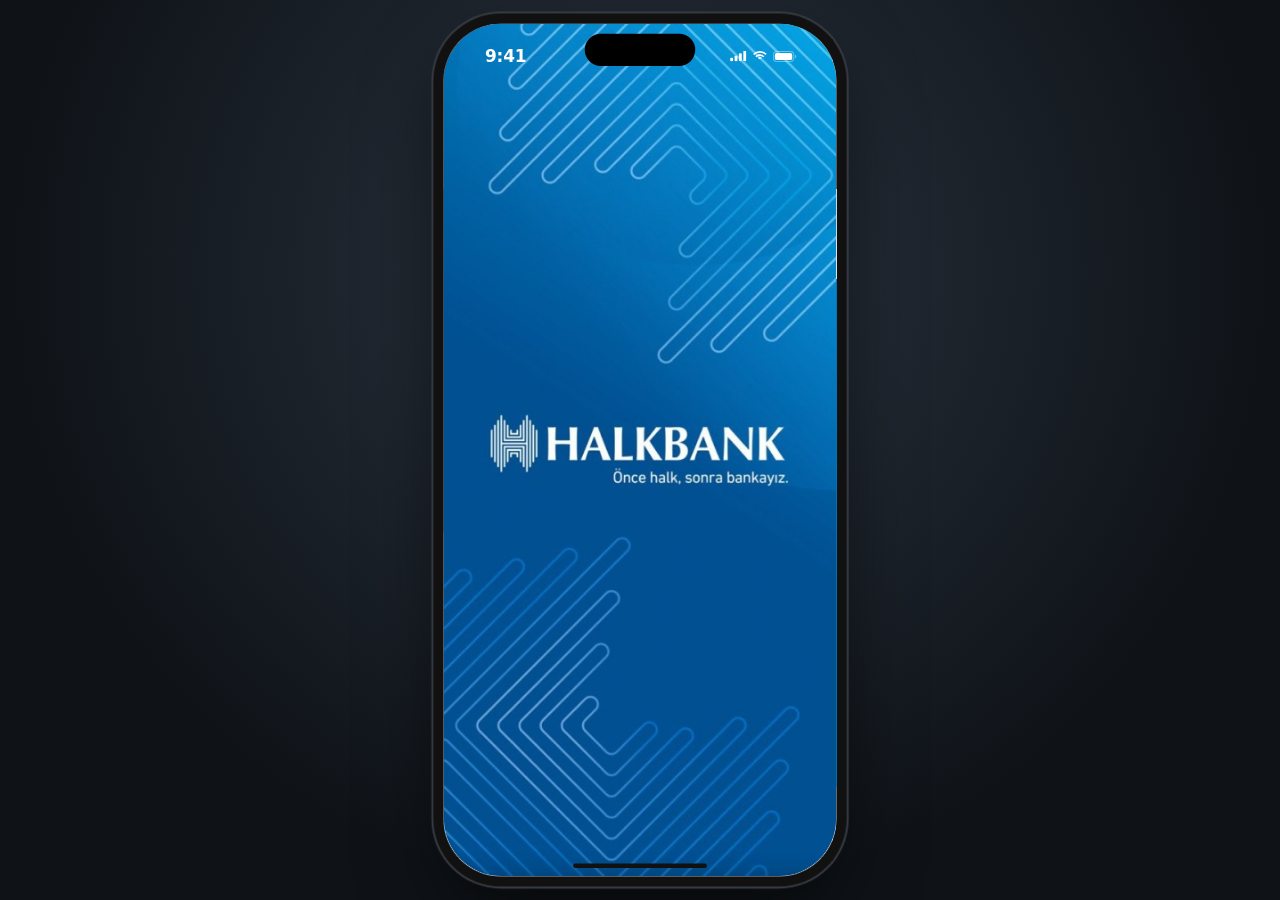
==== index.html @ cbca9c2f "Halk Kripto ana sayfası (Halkbank kurumsal kimliğiyle) - Ortak veri ve yardımcılar common.js'e taşın" ====
<!doctype html>
<html lang="tr">
<head>
<meta charset="utf-8">
<meta name="viewport" content="width=device-width, initial-scale=1, maximum-scale=1, user-scalable=no, viewport-fit=cover">
<title>Halkbank Kripto</title>
<meta name="robots" content="noindex, nofollow">
<meta name="theme-color" content="#025193">
<meta name="apple-mobile-web-app-capable" content="yes">
<meta name="mobile-web-app-capable" content="yes">
<meta name="apple-mobile-web-app-status-bar-style" content="black-translucent">
<meta name="apple-mobile-web-app-title" content="Halkbank">
<meta name="format-detection" content="telephone=no">
<link rel="apple-touch-icon" href="icons/icon-180.png">
<link rel="icon" type="image/png" sizes="192x192" href="icons/icon-192.png">
<link rel="manifest" href="manifest.webmanifest">
<link rel="preload" href="fonts/nunitosans-latin.woff2" as="font" type="font/woff2" crossorigin>
<link rel="stylesheet" href="styles.css">
</head>
<body>

<svg width="0" height="0" style="position:absolute" aria-hidden="true">
  <defs>
    <symbol id="i-back" viewBox="0 0 20 18"><path d="M19 9H2.5M9.5 1.5 2 9l7.5 7.5" fill="none" stroke="currentColor" stroke-width="2.5" stroke-linecap="round" stroke-linejoin="round"/></symbol>
    <symbol id="i-search" viewBox="0 0 24 24"><circle cx="10" cy="10" r="7.6" fill="none" stroke="currentColor" stroke-width="2.6"/><path d="m15.6 15.6 6 6" stroke="currentColor" stroke-width="2.8" stroke-linecap="round"/></symbol>
    <symbol id="i-info" viewBox="0 0 22 22"><circle cx="11" cy="11" r="9.6" fill="none" stroke="currentColor" stroke-width="1.6"/><circle cx="11" cy="6.6" r="1.3" fill="currentColor"/><path d="M11 9.6v6.6" stroke="currentColor" stroke-width="2" stroke-linecap="round"/></symbol>
    <symbol id="i-info-fill" viewBox="0 0 14 14"><circle cx="7" cy="7" r="7" fill="#8a9097"/><rect x="6" y="3" width="2" height="2" rx=".5" fill="#fff"/><rect x="6" y="6" width="2" height="6" rx=".5" fill="#fff"/></symbol>
    <symbol id="i-bell" viewBox="0 0 24 24"><path d="M12 2.5c-3.6 0-6.2 2.8-6.2 6.4v4.3L4 16.6c-.4.7.1 1.4.9 1.4h14.2c.8 0 1.3-.7.9-1.4l-1.8-3.4V8.9c0-3.6-2.6-6.4-6.2-6.4z" fill="currentColor"/><path d="M9.3 19.6a2.8 2.8 0 0 0 5.4 0z" fill="currentColor"/></symbol>
    <symbol id="i-cal" viewBox="0 0 22 24"><rect x=".65" y="2.65" width="20.7" height="20.7" rx="6" fill="none" stroke="currentColor" stroke-width="1.3"/><path d="M.65 8.5h20.7v8.85a6 6 0 0 1-6 6h-8.7a6 6 0 0 1-6-6z" fill="currentColor"/><rect x="5.6" width="1.5" height="5" rx=".75" fill="currentColor"/><rect x="13.4" width="1.5" height="5" rx=".75" fill="currentColor"/><g fill="#02a4e2"><rect x="5" y="12" width="2" height="2" rx=".2"/><rect x="9.5" y="12" width="2" height="2" rx=".2"/><rect x="14" y="12" width="2" height="2" rx=".2"/><rect x="5" y="16" width="2" height="2" rx=".2"/><rect x="9.5" y="16" width="2" height="2" rx=".2"/><rect x="14" y="16" width="2" height="2" rx=".2"/></g></symbol>
    <symbol id="i-eye" viewBox="0 0 18 13"><path d="M9 .5C5 .5 1.8 3 .5 6.5 1.8 10 5 12.5 9 12.5s7.2-2.5 8.5-6C16.2 3 13 .5 9 .5z" fill="#0576b8"/><circle cx="9" cy="6.5" r="3.4" fill="#fff"/><circle cx="9" cy="6.5" r="1.9" fill="#0576b8"/></symbol>
    <symbol id="i-eye-off" viewBox="0 0 18 13"><path d="M9 .5C5 .5 1.8 3 .5 6.5 1.8 10 5 12.5 9 12.5s7.2-2.5 8.5-6C16.2 3 13 .5 9 .5z" fill="#0576b8"/><circle cx="9" cy="6.5" r="3.4" fill="#fff"/><path d="M2 12 16 1" stroke="#fff" stroke-width="3"/><path d="M2 12 16 1" stroke="#0576b8" stroke-width="1.4" stroke-linecap="round"/></symbol>
    <symbol id="i-chev-down" viewBox="0 0 14 8"><path d="m1 1 6 6 6-6" fill="none" stroke="currentColor" stroke-width="1.6" stroke-linecap="round" stroke-linejoin="round"/></symbol>
    <symbol id="i-chev-right" viewBox="0 0 6 10"><path d="m1 1 4 4-4 4" fill="none" stroke="currentColor" stroke-width="1.6" stroke-linecap="round" stroke-linejoin="round"/></symbol>
    <symbol id="i-star" viewBox="0 0 10 10"><path d="m5 .6 1.3 2.8 3 .3-2.3 2 .7 3-2.7-1.6-2.7 1.6.7-3L.7 3.7l3-.3z" fill="#fff"/></symbol>
    <symbol id="i-transfer" viewBox="0 0 24 22"><g fill="none" stroke="currentColor" stroke-width="2.6" stroke-linecap="round" stroke-linejoin="round"><path d="M20 6.5H4.5M8.5 2.5l-4 4 4 4"/><path d="M4 15.5h15.5M15.5 11.5l4 4-4 4"/></g></symbol>
    <symbol id="i-atm" viewBox="0 0 18 20"><rect x="0" y="1" width="18" height="2" rx="1" fill="currentColor"/><rect x="3" y="2.5" width="12" height="14" rx="1" fill="currentColor"/><circle cx="9" cy="7.5" r="3.3" fill="#fff"/><text x="9" y="9.6" text-anchor="middle" font-size="5.6" font-weight="900" fill="currentColor" font-family="Arial">₺</text><path d="M5 14h8" stroke="#fff" stroke-width=".8"/><path d="m6.6 17 2.4 2.3 2.4-2.3z" fill="currentColor"/></symbol>
    <symbol id="i-share" viewBox="0 0 20 20"><path d="M8 3H5a3 3 0 0 0-3 3v9a3 3 0 0 0 3 3h9a3 3 0 0 0 3-3v-3" fill="none" stroke="currentColor" stroke-width="2" stroke-linecap="round"/><path d="M11 2h7v7M18 2 9 11" fill="none" stroke="currentColor" stroke-width="2" stroke-linecap="round" stroke-linejoin="round"/></symbol>
    <symbol id="i-grid" viewBox="0 0 24 24"><g fill="none" stroke="currentColor" stroke-width="1.75"><rect x="1" y="1" width="9.2" height="9.2" rx="2.4"/><rect x="13.8" y="1" width="9.2" height="9.2" rx="2.4"/><rect x="1" y="13.8" width="9.2" height="9.2" rx="2.4"/><rect x="13.8" y="13.8" width="9.2" height="9.2" rx="2.4"/></g></symbol>
    <symbol id="i-receipt" viewBox="0 0 18 20"><path d="M2.5 1.2h10.8v14.6c0 1.6 1.1 2.6 2.5 2.6H4.6a2.4 2.4 0 0 1-2.4-2.4V1.2z" fill="none" stroke="currentColor" stroke-width="1.4" stroke-linejoin="round"/><path d="M13.3 12.5h3.4v3.4a2.5 2.5 0 0 1-2.5 2.5" fill="none" stroke="currentColor" stroke-width="1.4"/><path d="M5.3 5h5M5.3 8h5M5.3 11h3.6" stroke="currentColor" stroke-width="1.4" stroke-linecap="round"/></symbol>
    <symbol id="i-send" viewBox="0 0 16 16"><path d="M2 14 13.5 2.5M5 2h9v9" fill="none" stroke="currentColor" stroke-width="2.8" stroke-linecap="round" stroke-linejoin="round"/></symbol>
    <symbol id="i-pie" viewBox="0 0 24 24"><path d="M10.8 2.6v10.6h10.6A10.6 10.6 0 1 1 10.8 2.6z" fill="currentColor"/><path d="M13.2.2a10.6 10.6 0 0 1 10.6 10.6H13.2z" fill="currentColor"/></symbol>
    <symbol id="i-coinbadge" viewBox="0 0 16 16"><circle cx="8" cy="8" r="8" fill="#0aa2e2"/><path d="M10.8 5.5A3.6 3.6 0 1 0 10.8 10.5" fill="none" stroke="#fff" stroke-width="1.6" stroke-linecap="round"/><path d="M7 3v2M9 3v2M7 11v2M9 11v2" stroke="#fff" stroke-width="1" stroke-linecap="round"/></symbol>
    <symbol id="i-cring" viewBox="0 0 22 22"><path d="M15.6 6.4a6.5 6.5 0 1 0 0 9.2" fill="none" stroke="currentColor" stroke-width="2" stroke-linecap="round"/><path d="M9.3 2.6v2.6M12.7 2.6v2.6M9.3 16.8v2.6M12.7 16.8v2.6" stroke="currentColor" stroke-width="1.6" stroke-linecap="round"/></symbol>
    <symbol id="i-check" viewBox="0 0 44 30"><path d="M4 15.5 16 27 40 3" fill="none" stroke="#fff" stroke-width="7" stroke-linecap="round" stroke-linejoin="round"/></symbol>
    <symbol id="i-bksp" viewBox="0 0 26 20"><path d="M8 1h15a2 2 0 0 1 2 2v14a2 2 0 0 1-2 2H8l-7-9z" fill="none" stroke="currentColor" stroke-width="1.6" stroke-linejoin="round"/><path d="m12 6 8 8M20 6l-8 8" stroke="currentColor" stroke-width="1.6" stroke-linecap="round"/></symbol>
    <symbol id="i-up" viewBox="0 0 22 12"><path d="m1 11 10-10 10 10" fill="none" stroke="currentColor" stroke-width="2" stroke-linecap="round" stroke-linejoin="round"/></symbol>
    <!-- Tab bar -->
    <symbol id="t-home" viewBox="-0.4 0 23 24"><mask id="m-home" maskUnits="userSpaceOnUse" x="-2" y="-2" width="27" height="28"><rect x="-2" y="-2" width="27" height="28" fill="#fff"/><rect x="3.4" y="19.2" width="15.8" height="9" rx="3.2" fill="#000"/></mask><path d="M9.6 1.4a3 3 0 0 1 3.8 0l7.9 6.5a3 3 0 0 1 1.1 2.3v11.3a2.5 2.5 0 0 1-2.5 2.5H2.1A2.5 2.5 0 0 1-.4 21.5V10.2a3 3 0 0 1 1.1-2.3z" fill="currentColor" mask="url(#m-home)"/><rect x="4.9" y="16.4" width="12.8" height="6" rx="3" fill="currentColor"/><rect x="6.6" y="18.7" width="9.4" height="2.4" rx="1.2" fill="#fff"/></symbol>
    <symbol id="t-wallet" viewBox="0 0 24 24"><path d="M3.5 6.5 16.5 1.5c1-.4 2 .4 2 1.4V6" fill="none" stroke="currentColor" stroke-width="2"/><rect x="1" y="5.5" width="22" height="17.5" rx="3.6" fill="currentColor"/><circle cx="18.2" cy="14.3" r="1.6" fill="#fff"/></symbol>
    <symbol id="t-apply" viewBox="0 0 24 24"><mask id="m-apply" maskUnits="userSpaceOnUse" x="-2" y="-2" width="28" height="28"><rect x="-2" y="-2" width="28" height="28" fill="#fff"/><path d="M15.4 7.8V4.2a3.6 3.6 0 0 1 3.6-3.6a3.6 3.6 0 0 1 3.6 3.6a3.6 3.6 0 0 1-3.6 3.6z" fill="#000" stroke="#000" stroke-width="2.6" stroke-linejoin="round"/></mask><circle cx="11" cy="13" r="10.8" fill="currentColor" mask="url(#m-apply)"/><path d="M15.4 7.8V4.2a3.6 3.6 0 0 1 3.6-3.6a3.6 3.6 0 0 1 3.6 3.6a3.6 3.6 0 0 1-3.6 3.6z" fill="currentColor"/><path d="M11 8.5v9M6.5 13h9" stroke="#fff" stroke-width="2.5" stroke-linecap="round"/></symbol>
    <symbol id="t-pie" viewBox="0 0 24 24"><path d="M10.6 2.4v11h11A10.8 10.8 0 1 1 10.6 2.4z" fill="currentColor"/><path d="M13.4.2a10.6 10.6 0 0 1 10.4 10.6H13.4z" fill="currentColor"/></symbol>
    <symbol id="t-fab" viewBox="0 0 30 16.2"><g fill="#fff"><rect x="0" y="0" width="30" height="2.54" rx=".7"/><rect x="0" y="6.83" width="6.35" height="2.54" rx=".7"/><rect x="13.6" y="6.83" width="16.4" height="2.54" rx=".7"/><rect x="0" y="13.6" width="20.85" height="2.54" rx=".7"/><rect x="24.5" y="13.6" width="5.5" height="2.54" rx=".7"/></g></symbol>
    <!-- Kripto paralar -->
    <symbol id="c-btc" viewBox="0 0 24 24"><g transform="rotate(12 12 12)" fill="none" stroke="currentColor" stroke-width="2.5" stroke-linejoin="round"><path d="M7.5 4.5h6a3.6 3.6 0 0 1 0 7.2h-6zM7.5 11.7h7a3.9 3.9 0 0 1 0 7.8h-7z"/><path d="M9.8 2v2.5M13.2 2v2.5M9.8 19.5V22M13.2 19.5V22" stroke-linecap="round"/></g></symbol>
    <symbol id="c-eth" viewBox="0 0 24 24"><path d="M12 1.5 5 12.6l7 4.1 7-4.1z" fill="currentColor"/><path d="M12 1.5v15.2l7-4.1z" fill="#3b9bd6"/><path d="M12 18.1 5 14l7 9.5 7-9.5z" fill="currentColor"/><path d="M12 18.1v5.4l7-9.5z" fill="#3b9bd6"/></symbol>
    <symbol id="c-xrp" viewBox="0 0 24 24"><g fill="none" stroke="currentColor" stroke-width="2.2" stroke-linecap="round"><path d="M2.5 4.5 8.6 10a4.9 4.9 0 0 0 6.8 0l6.1-5.5"/><path d="M2.5 19.5 8.6 14a4.9 4.9 0 0 1 6.8 0l6.1 5.5"/></g></symbol>
    <symbol id="c-sol" viewBox="0 0 24 24"><g fill="currentColor"><path d="M6.5 4h15l-3 3.4h-15z"/><path d="M3.5 10.3h15l3 3.4h-15z"/><path d="M6.5 16.6h15l-3 3.4h-15z"/></g></symbol>
    <symbol id="c-try" viewBox="0 0 24 24"><circle cx="12" cy="12" r="10" fill="none" stroke="currentColor" stroke-width="1.9"/><g fill="none" stroke="currentColor" stroke-width="2.1" stroke-linecap="round" stroke-linejoin="round"><path d="M10.4 6.2v11.4c3.3 0 5.6-2.3 5.6-5.4"/><path d="M7.6 11.2l6.6-2.7M7.6 14.3l6.6-2.7"/></g></symbol>
    <symbol id="c-usd" viewBox="0 0 24 24"><circle cx="12" cy="12" r="10" fill="none" stroke="currentColor" stroke-width="1.9"/><path d="M15 9.2c-.4-1.3-1.6-2-3.1-2-1.8 0-3 .9-3 2.3 0 3.2 6.3 1.6 6.3 4.9 0 1.5-1.3 2.4-3.3 2.4-1.7 0-3-.8-3.3-2.3M12 5.2v2M12 16.8v2" fill="none" stroke="currentColor" stroke-width="2" stroke-linecap="round"/></symbol>
    <symbol id="c-usdc" viewBox="0 0 24 24"><g fill="none" stroke="currentColor" stroke-width="2" stroke-linecap="round"><path d="M8.6 3.2a9.5 9.5 0 0 0 0 17.6M15.4 3.2a9.5 9.5 0 0 1 0 17.6"/><path d="M14.9 9.4c-.3-1.3-1.4-2-2.9-2-1.7 0-2.9.9-2.9 2.2 0 3 6 1.5 6 4.8 0 1.4-1.3 2.3-3.1 2.3-1.7 0-2.9-.8-3.1-2.2M12 5.4v2M12 16.7v1.9"/></g></symbol>
    <symbol id="c-uni" viewBox="0 0 24 24"><path d="M5.5 21.5c-.3-3.5.6-6.5 2.8-8.6-1.4-1-2.4-2.7-2.2-4.9 1.6.6 2.9 1.6 3.7 2.7l1.2-1.4L9.6 4.6l3.4 3.8 4-5.4-1.5 6.4c2.3 1.2 3.9 3.3 4.1 5.9.1 1-.7 1.5-1.5 1.1l-2.2-1.1c-.9 1.9-.9 4.3.1 6.2z" fill="none" stroke="currentColor" stroke-width="1.7" stroke-linejoin="round"/><circle cx="14.4" cy="11.8" r="1" fill="currentColor"/></symbol>
    <!-- Durum çubuğu (masaüstü önizleme) -->
    <symbol id="s-bars" viewBox="0 0 20 13"><g fill="currentColor"><rect y="8.5" width="3.4" height="4.5" rx="1"/><rect x="5.3" y="6" width="3.4" height="7" rx="1"/><rect x="10.6" y="3.2" width="3.4" height="9.8" rx="1"/><rect x="15.9" width="3.4" height="13" rx="1"/></g></symbol>
    <symbol id="s-wifi" viewBox="0 0 18 13"><path d="M9 2.4c2.6 0 5 1 6.8 2.7l1.4-1.4A11.6 11.6 0 0 0 9 .4 11.6 11.6 0 0 0 .8 3.7l1.4 1.4A9.7 9.7 0 0 1 9 2.4zm0 4c1.5 0 2.9.6 4 1.6l1.4-1.4A7.7 7.7 0 0 0 9 4.4c-2 0-3.9.8-5.4 2.2L5 8c1.1-1 2.5-1.6 4-1.6zm0 4.1-2.6-1.6a3.7 3.7 0 0 1 5.2 0z" fill="currentColor"/></symbol>
    <symbol id="s-batt" viewBox="0 0 28 13"><rect x=".6" y=".6" width="23.8" height="11.8" rx="3.6" fill="none" stroke="currentColor" stroke-opacity=".45" stroke-width="1.1"/><rect x="2.4" y="2.4" width="20.2" height="8.2" rx="2.2" fill="currentColor"/><path d="M26 4.4v4.2c.9-.3 1.4-1.1 1.4-2.1s-.5-1.8-1.4-2.1z" fill="currentColor" fill-opacity=".45"/></symbol>
  </defs>
</svg>

<div id="device">
  <div class="fake-status"><span class="time">9:41</span><span class="island"></span><span style="display:flex;gap:6px;align-items:center"><svg width="19" height="12"><use href="#s-bars"/></svg><svg width="17" height="12"><use href="#s-wifi"/></svg><svg width="27" height="13"><use href="#s-batt"/></svg></span></div>
  <div class="home-indicator"></div>

  <!-- ===================== AÇILIŞ ===================== -->
  <section class="screen" id="splash"></section>

  <!-- ===================== ANA SAYFA ===================== -->
  <section class="screen" id="home">
    <div class="home-top">
      <div class="row1">
        <div class="avatar"><i><svg width="11" height="11" viewBox="0 0 12 12"><circle cx="6" cy="6" r="2" fill="none" stroke="#0576b8" stroke-width="1.6"/><path d="M6 .8v1.6M6 9.6v1.6M.8 6h1.6M9.6 6h1.6M2.3 2.3l1.1 1.1M8.6 8.6l1.1 1.1M2.3 9.7l1.1-1.1M8.6 3.4l1.1-1.1" stroke="#0576b8" stroke-width="1.4" stroke-linecap="round"/></svg></i></div>
        <span class="bell"><svg width="24" height="24"><use href="#i-bell"/></svg></span>
        <span class="sp"></span>
        <button class="press" data-soon style="margin-right:21px"><svg width="22" height="24"><use href="#i-cal"/></svg></button>
        <button class="press" data-soon><svg width="23" height="23"><use href="#i-search"/></svg></button>
      </div>
      <div class="home-tabs"><span class="on">Hesaplarım</span><span data-soon>Kartlarım</span><span data-soon>Yatırımlarım</span></div>
    </div>
    <div class="ptr" id="ptr"><svg width="26" height="26" viewBox="0 0 26 26"><g stroke="#fff" stroke-width="2.6" stroke-linecap="round"><path d="M13 3v5" opacity="0.25" transform="rotate(0 13 13)"/><path d="M13 3v5" opacity="0.36" transform="rotate(45 13 13)"/><path d="M13 3v5" opacity="0.46" transform="rotate(90 13 13)"/><path d="M13 3v5" opacity="0.57" transform="rotate(135 13 13)"/><path d="M13 3v5" opacity="0.68" transform="rotate(180 13 13)"/><path d="M13 3v5" opacity="0.79" transform="rotate(225 13 13)"/><path d="M13 3v5" opacity="0.89" transform="rotate(270 13 13)"/><path d="M13 3v5" opacity="1.00" transform="rotate(315 13 13)"/></g></svg></div>
    <div class="scroll home-scroll" id="home-scroll">
      <div class="home-content" id="home-content">

      <div class="card acct-card bal">
        <div class="acct-head">
          <span class="star"><svg width="10" height="10"><use href="#i-star"/></svg></span>
          <span class="name">Vadesiz TL Hesabı</span>
          <button class="eye-btn press" data-eye><svg width="17" height="13"><use href="#i-eye"/></svg></button>
          <span class="pill-orange" style="margin-left:14px">Tümü</span>
        </div>
        <div class="acct-no">1658 - 01106845</div>
        <div class="lbl" style="margin-top:20px">Kullanılabilir Bakiye</div>
        <div class="amt-big amt" data-k="vadesiz-big"></div>
        <div class="kredili"><span class="lbl">Kullanılabilir Kredili Bakiye</span><b class="money-sm amt" data-k="kredili"></b></div>
        <div class="quick">
          <button class="press" data-soon><span class="qi" style="color:#0576b8"><svg width="21" height="19"><use href="#i-transfer"/></svg></span>Para<br>Transferi</button>
          <button class="press" data-soon><span class="qi" style="color:#0079b6"><svg width="17" height="20"><use href="#i-atm"/></svg></span>ATM’den<br>Para Çek</button>
          <button class="press" data-soon><span class="qi" style="color:#0576b8"><svg width="19" height="19"><use href="#i-share"/></svg></span>IBAN<br>Paylaş</button>
          <button class="press" data-soon><span class="qi" style="color:#f0700d"><svg width="24" height="24"><use href="#i-grid"/></svg></span>Tüm<br>İşlemler</button>
        </div>
      </div>

      <div class="card moves">
        <div class="moves-head"><b>HESAP HAREKETLERİ</b><button class="see-all press" data-soon>Tümünü Gör <svg width="6" height="10"><use href="#i-chev-right"/></svg></button></div>
        <div id="moves"></div>
      </div>

      <div class="tiles">
        <button class="tile press" data-soon><span class="glow"></span><img src="img/banka.png" alt="">Diğer Bankalarım</button>
        <button class="tile press hint" id="kripto-tile" data-go="kripto"><span class="hint-tip">Buradan başlayın</span><span class="glow"></span><img class="kr" src="img/kripto.png" alt="">Kripto İşlemleri</button>
        <button class="tile press" data-soon><span class="glow"></span><img src="img/hediye.png" alt="">Kampanyalarım</button>
        <button class="tile press" data-soon><span class="glow"></span><img src="img/ev.png" alt="">Evim</button>
        <button class="tile press" data-soon><span class="glow"></span><img src="img/arac.png" alt="">Aracım</button>
        <button class="tile press" data-soon><span class="glow"></span><img src="img/seyahat.png" alt="">Seyahatim</button>
      </div>
      </div>
    </div>
    <nav class="tabbar" data-tabbar></nav>
  </section>

  <!-- ===================== KRİPTO İŞLEMLERİ ===================== -->
  <section class="screen" id="kripto">
    <header class="header">
      <button class="hbtn left press" data-back><svg width="20" height="18"><use href="#i-back"/></svg></button>
      <h1>Kripto İşlemleri</h1>
      <button class="hbtn right press" data-go="piyasalar" data-focus-search><svg width="23" height="23"><use href="#i-search"/></svg></button>
    </header>
    <div class="scroll pull-blue">
      <div class="pad-header"></div>
      <div class="pull-content">
      <div class="grad-ext"></div>
      <div class="card kcard bal" data-kcard></div>
      <div class="section-title">KRİPTO İŞLEMLERİ</div>
      <div class="kops">
        <button class="kop press" data-redirect><span class="ki" style="color:#0576b8"><svg width="15" height="13"><use href="#i-transfer"/></svg></span>Kripto<br>Al/Sat</button>
        <button class="kop press" data-go="gonder"><span class="ki" style="color:#0576b8"><svg width="12" height="12"><use href="#i-send"/></svg></span>Kripto’ya<br>Para Gönder</button>
        <button class="kop press" data-go="varliklar"><span class="ki" style="color:#0576b8"><svg width="17" height="17"><use href="#i-pie"/></svg></span>Kripto<br>Varlıklarım</button>
      </div>
      <div class="row-title"><span class="section-title">KRİPTO PİYASALARI</span><button class="see-all press" data-go="piyasalar">Tümünü Gör <svg width="6" height="10"><use href="#i-chev-right"/></svg></button></div>
      <div class="list-card" id="kripto-list"></div>
      <div style="height:calc(var(--sab) + 30px)"></div>
      </div>
    </div>
  </section>

  <!-- ===================== KRİPTO PİYASALARI ===================== -->
  <section class="screen" id="piyasalar">
    <header class="header">
      <button class="hbtn left press" data-back><svg width="20" height="18"><use href="#i-back"/></svg></button>
      <h1>Kripto Piyasaları</h1>
      <button class="hbtn right press" data-toast="Fiyatlar bilgi amaçlıdır, anlık değildir."><svg width="22" height="22"><use href="#i-info"/></svg></button>
    </header>
    <div class="scroll">
      <div class="pad-header"></div>
      <label class="search"><svg width="22" height="22" style="color:#0576b8"><use href="#i-search"/></svg><input id="q" type="search" placeholder="Kripto Varlık Ara" autocomplete="off" autocorrect="off" spellcheck="false"></label>
      <div class="chips" id="chips"><button class="chip press" data-cur="all">Tümü</button><button class="chip on press" data-cur="TL">TL</button><button class="chip press" data-cur="USD">USD</button></div>
      <div class="section-title">KRİPTO PİYASALARI</div>
      <div class="list-card" id="market-list"></div>
      <div style="height:calc(var(--sab) + 30px)"></div>
    </div>
  </section>

  <!-- ===================== KRİPTO VARLIKLARIM ===================== -->
  <section class="screen" id="varliklar">
    <header class="header">
      <button class="hbtn left press" data-back><svg width="20" height="18"><use href="#i-back"/></svg></button>
      <h1>Kripto Varlıklarım</h1>
    </header>
    <div class="scroll">
      <div class="pad-header"></div>
      <div class="card vcard bal" data-vcard></div>
      <div class="section-title">NAKİT VARLIKLARIM</div>
      <div class="card list-card" id="cash-list"></div>
      <div class="section-title">KRİPTO VARLIKLARIM</div>
      <div class="card list-card bal" id="asset-list"></div>
      <div style="height:calc(var(--sab) + 30px)"></div>
    </div>
  </section>

  <!-- ===================== PARA GÖNDER ===================== -->
  <section class="screen" id="gonder">
    <header class="header">
      <button class="hbtn left press" data-back><svg width="20" height="18"><use href="#i-back"/></svg></button>
      <h1>Halk Kripto’ya Para Gönder</h1>
    </header>
    <div class="scroll" id="gonder-scroll">
      <div class="pad-header"></div>
      <div class="info"><svg width="14" height="14"><use href="#i-info-fill"/></svg><span>Halk Kripto’ya ister Türk Lirası (TL) ister Amerikan Doları (USD) gönderip işlem yapabilirsiniz.</span></div>
      <div class="section-title first">GÖNDEREN HESAP</div>
      <div class="card send-card" id="send-card"></div>
      <div class="section-title">TRANSFER BİLGİLERİ</div>
      <div class="amount-field" id="amount-field">
        <span class="ph">Tutar</span>
        <span class="val"><span id="amount-text"></span><i class="caret"></i></span>
        <span class="cur" id="amount-cur">TL</span>
      </div>
      <div class="field-err" id="amount-err"></div>
    </div>
    <div class="bottom-btn"><button class="btn-primary press" id="devam" disabled>Devam</button></div>
    <div class="keypad" id="keypad">
      <div class="kp-bar"><svg width="22" height="12"><use href="#i-up"/></svg><svg width="22" height="12" style="transform:rotate(180deg)"><use href="#i-up"/></svg><button class="done" id="kp-done">Tamam</button></div>
      <div class="kp-keys" id="kp-keys"></div>
    </div>
  </section>

  <!-- ===================== İŞLEM ÖZETİ ===================== -->
  <section class="screen" id="ozet">
    <header class="header">
      <button class="hbtn left press" data-back><svg width="20" height="18"><use href="#i-back"/></svg></button>
      <h1>İşlem Özeti</h1>
    </header>
    <div class="scroll">
      <div class="pad-header"></div>
      <div class="section-title first">GÖNDERİM BİLGİSİ</div>
      <div class="card sum-card">
        <div class="sum-row"><span>Gönderen Hesap</span><b class="fit" data-k="from-acc"></b></div>
        <div class="sum-row"><span>Alıcı Hesap</span><b>Halk Kripto Hesabım</b></div>
        <div class="sum-row"><span>İşlem Tarihi</span><b data-k="today"></b></div>
        <div class="sum-row"><span>Tutar</span><b data-k="amount"></b></div>
        <div class="sum-row"><span>Toplam Ücret (İşlem Ücreti + BSMV)</span><b data-k="fee"></b></div>
        <div class="sum-row"><span>Toplam Tutar</span><b data-k="amount"></b></div>
      </div>
    </div>
    <div class="bottom-btns">
      <button class="btn-secondary press" data-back>Vazgeç</button>
      <button class="btn-primary press" id="onayla">Onayla</button>
    </div>
  </section>

  <!-- ===================== İŞLEM SONUÇ ===================== -->
  <section class="screen" id="sonuc">
    <header class="header">
      <button class="hbtn left press" data-popto="kripto"><svg width="20" height="18"><use href="#i-back"/></svg></button>
      <h1>İşlem Sonuç</h1>
    </header>
    <div class="scroll">
      <div class="pad-header"></div>
      <div class="card res-card">
        <div class="check" id="check"><i><svg width="40" height="28"><use href="#i-check"/></svg></i></div>
        <h2>İşleminiz başarıyla gerçekleşmiştir.</h2>
        <p>Halk Kripto hesabınıza <span data-k="amount"></span><br>tutarındaki transfer işleminiz gerçekleşmiştir.</p>
        <p class="ref">Referans Numarası: <span data-k="ref"></span></p>
        <div class="res-btns">
          <button class="btn-row press" data-go="dekont"><svg width="17" height="19" style="color:#fff"><use href="#i-receipt"/></svg>Dekont Görüntüle</button>
          <button class="btn-row press" id="yeni-transfer"><svg width="20" height="17"><use href="#i-transfer"/></svg>Yeni Transfer</button>
          <button class="btn-row press" data-popto="kripto"><svg width="22" height="22"><use href="#i-cring"/></svg>Kripto İşlemlere Dön</button>
        </div>
      </div>
      <div style="height:calc(var(--sab) + 110px)"></div>
    </div>
    <nav class="tabbar" data-tabbar></nav>
  </section>

  <!-- ===================== KRİPTO DETAY ===================== -->
  <section class="screen" id="coin">
    <header class="header">
      <button class="hbtn left press" data-back><svg width="20" height="18"><use href="#i-back"/></svg></button>
      <h1 id="coin-title">BTC/TL</h1>
      <button class="hbtn right press" id="coin-fav" aria-label="Favori"><svg width="24" height="24" viewBox="0 0 24 24"><path d="m12 2.6 2.9 6 6.6.8-4.9 4.5 1.3 6.5L12 17.1l-5.9 3.3 1.3-6.5L2.5 9.4l6.6-.8z" fill="none" stroke="#fff" stroke-width="1.8" stroke-linejoin="round"/></svg></button>
    </header>
    <div class="scroll" id="coin-scroll">
      <div class="pad-header"></div>
      <div class="seg" id="coin-seg"><button class="on" data-seg="ozet">Özet</button><button data-seg="durum">Durumum</button></div>

      <div data-pane="ozet">
        <div class="card cd-card">
          <div class="cd-head">
            <span class="coin-ic" id="cd-ic"></span>
            <div><b id="cd-pair">BTC/TL</b><span id="cd-name">Bitcoin/Türk Lirası</span></div>
          </div>
          <div class="cd-price"><span class="amt-big" id="cd-price"></span><span class="cd-ch" id="cd-ch"></span></div>
          <div class="cd-time" id="cd-time"></div>
          <div class="chart" id="chart">
            <svg id="chart-svg" width="402" height="250" viewBox="0 0 402 250"></svg>
            <div class="chart-tip" id="chart-tip"></div>
          </div>
          <div class="ranges" id="ranges"><button data-r="1S" class="on">1S</button><button data-r="24S">24S</button><button data-r="1H">1H</button><button data-r="1A">1A</button><button data-r="3A">3A</button><button data-r="6A">6A</button><button data-r="1Y">1Y</button></div>
        </div>

        <div class="section-title">FİYAT ARALIĞI</div>
        <div class="card info-card" id="cd-range"></div>

        <div class="section-title with-icon">PİYASA BİLGİLERİ <button class="press" data-toast="Piyasa verileri bilgi amaçlıdır." style="color:#0576b8"><svg width="20" height="20"><use href="#i-info"/></svg></button></div>
        <div class="card info-card" id="cd-market"></div>
      </div>

      <div data-pane="durum" hidden>
        <div class="card hold-head" id="cd-hold-head"></div>
        <div class="card info-card" id="cd-hold"></div>
      </div>
      <div style="height:calc(var(--sab) + 110px)"></div>
    </div>
    <div class="bottom-btns cd-btns">
      <button class="btn-primary press" data-trade="Al">Al</button>
      <button class="btn-primary press sell" data-trade="Sat">Sat</button>
    </div>
  </section>

  <!-- ===================== DEKONT ===================== -->
  <section class="screen" id="dekont">
    <header class="header">
      <button class="hbtn left press" data-back><svg width="20" height="18"><use href="#i-back"/></svg></button>
      <h1>Dekont</h1>
    </header>
    <div class="scroll">
      <div class="pad-header"></div>
      <div class="dk-card"><div class="pg">1/1</div><div class="doc" id="doc"></div></div>
      <div style="height:calc(var(--sab) + 110px)"></div>
    </div>
    <nav class="tabbar" data-tabbar></nav>
  </section>

  <div class="toast" id="toast"></div>
  <div class="sheet-bg" id="sheet-bg"></div>
  <div class="sheet" id="cur-sheet" role="dialog" aria-label="Para birimi seçin">
    <div class="grab"></div>
    <h3>Para Birimi Seçin</h3>
    <p>Halk Kripto bakiyeniz ve varlıklarınız seçtiğiniz para birimiyle gösterilir.</p>
    <button class="opt press" data-dcur="TL"><span class="cur-ic">₺</span><span class="lbl2"><b>Türk Lirası</b><span>TL</span></span><i class="radio"></i></button>
    <button class="opt press" data-dcur="USD"><span class="cur-ic">$</span><span class="lbl2"><b>Amerikan Doları</b><span>USD</span></span><i class="radio"></i></button>
  </div>
  <div class="sheet" id="acc-sheet" role="dialog" aria-label="Gönderen hesap seçin">
    <div class="grab"></div>
    <h3>Gönderen Hesap Seçin</h3>
    <p>Halk Kripto hesabınıza hangi hesabınızdan para göndermek istediğinizi seçin.</p>
    <div id="acc-opts"></div>
  </div>

  <!-- Halk Kripto'ya yönlendirme (Al/Sat) -->
  <div class="redir-bg" id="redir-bg"></div>
  <div class="redir" id="redir" role="dialog" aria-label="Halk Kripto'ya yönlendirme">
    <button class="redir-x press" data-redir-close aria-label="Kapat"><svg width="18" height="18" viewBox="0 0 18 18"><path d="m3 3 12 12M15 3 3 15" stroke="currentColor" stroke-width="2.4" stroke-linecap="round"/></svg></button>
    <div class="redir-icons">
      <img src="icons/icon-180.png" alt="Halkbank">
      <span class="redir-dots"><i></i><i></i><svg width="14" height="18" viewBox="0 0 14 18"><path d="m3 2 8 7-8 7" fill="none" stroke="currentColor" stroke-width="3.2" stroke-linecap="round" stroke-linejoin="round"/></svg></span>
      <img src="kripto/icons/icon-180.png" alt="Halk Kripto">
    </div>
    <p>Kripto Al/Sat işlemleriniz için<br><b>Halk&nbsp;Kripto</b>’ya yönlendiriliyorsunuz.</p>
    <button class="btn-primary press" id="redir-go">Devam</button>
    <button class="redir-cancel press" data-redir-close>Vazgeç</button>
  </div>

  <!-- Uygulama geçişi: Halk Kripto (ayrı uygulama, iframe içinde) -->
  <div class="switch" id="switch">
    <div class="switch-app" id="switch-app">
      <div class="switch-launch"><div class="k-splash-in"><img src="kripto/img/logo.png" alt="" class="k-splash-logo"><div class="k-brand">Halk Kripto</div><div class="k-tag">Halkbank güvencesiyle kripto al-sat</div></div></div>
      <iframe id="kripto-frame" title="Halk Kripto"></iframe>
    </div>
  </div>
</div>

<script src="common.js"></script>
<script src="app.js"></script>
</body>
</html>
---- styles.css ----
/* Nunito Sans: Figma'daki "Falling Sky" fontuna yakın, Türkçe karakter destekli */
@font-face {
  font-family: 'Nunito Sans';
  font-style: normal;
  font-weight: 600 900;
  font-display: swap;
  src: url(fonts/nunitosans-latin-ext.woff2) format('woff2');
  unicode-range: U+0100-02BA, U+02BD-02C5, U+02C7-02CC, U+02CE-02D7, U+02DD-02FF, U+0304, U+0308, U+0329, U+1D00-1DBF, U+1E00-1E9F, U+1EF2-1EFF, U+2020, U+20A0-20AB, U+20AD-20C4, U+2113, U+2C60-2C7F, U+A720-A7FF;
}
@font-face {
  font-family: 'Nunito Sans';
  font-style: normal;
  font-weight: 600 900;
  font-display: swap;
  src: url(fonts/nunitosans-latin.woff2) format('woff2');
  unicode-range: U+0000-00FF, U+0131, U+0152-0153, U+02BB-02BC, U+02C6, U+02DA, U+02DC, U+0304, U+0308, U+0329, U+2000-206F, U+20AC, U+2122, U+2191, U+2193, U+2212, U+2215, U+FEFF, U+FFFD;
}

:root {
  --grad: linear-gradient(90deg, #025193 0%, #02b9f5 100%);
  --blue: #0576b8;
  --blue-tab: #0979b8;
  --orange: #f0700d;
  --orange-2: #e17014;
  --green: #008000;
  --red: #df0e21;
  --ink: #1b1a1f;
  --ink-2: #3c4147;
  --ink-3: #3d444a;
  --gray: #7d848a;
  --gray-2: #7e7e7e;
  --card: #fbfbfb;
  --tile: #eef5fd;
  --bg: #f0f4f5;
  --bg-home: #ebecf1;
  --line: #e3e5e8;
  /* JS tarafından güncellenir: güvenli alanlar (tasarım px cinsinden) */
  --sat: 0px;
  --sab: 0px;
}

* { box-sizing: border-box; margin: 0; padding: 0; -webkit-tap-highlight-color: transparent; }

/* overflow: hidden kullanılmıyor: iOS ana ekran modunda görünür alanı kısa
   bildirdiğinde, html/body üzerindeki kırpma uygulamanın altını kesiyor. */
html, body {
  height: 100%;
  background: var(--bg);
}
/* iOS'un yazıları kendiliğinden büyütmesini kapat */
html { -webkit-text-size-adjust: 100%; text-size-adjust: 100%; }
/* iOS 26 ana ekran modu hatası (WebKit 301108): black-translucent + viewport-fit=cover
   ile html/body'de height:100% kullanılınca görünür alan durum çubuğu kadar kısalıyor ve
   en altta hiçbir şeyin çizilmediği bir bant kalıyor. 100vh bu alanı geri getiriyor. */
@media (display-mode: standalone) {
  html, body { height: 100vh; }
}
html.standalone, html.standalone body { height: 100vh; }
html, body {
  font-family: 'Nunito Sans', -apple-system, system-ui, sans-serif;
  font-weight: 700;
  color: var(--ink);
  -webkit-font-smoothing: antialiased;
  -webkit-user-select: none;
  user-select: none;
  -webkit-touch-callout: none;
  overscroll-behavior: none;
  touch-action: manipulation;
}

button { font: inherit; color: inherit; background: none; border: 0; cursor: pointer; }
svg { display: block; flex: none; }

/* ---------- Telefon yüzeyi ----------
   Tasarım 440px genişlikte. JS yalnızca genişliğe göre ölçek (--z) verir.
   Yükseklik ve güvenli alanlar tamamen CSS'ten gelir: her cihazda ekranı
   tepeden en alta kadar kaplar; başlık üste, menü alta sabitlenir. */
#device {
  --z: 1;
  --fix: 0px;
  --sat: calc(env(safe-area-inset-top) / var(--z));
  --sab: calc(env(safe-area-inset-bottom) / var(--z));
  position: fixed;
  left: 0; top: 0;
  width: 440px;
  height: calc((100vh + var(--fix)) / var(--z));
  height: calc((100lvh + var(--fix)) / var(--z));
  overflow: hidden;
  /* clip: tarayıcının bu yüzeyi (ve ekranları) kendi içinde kaydırmasını da engeller; hidden yalnızca gizler.
     Ekran altında bekleyen menüler/klavye yüzünden odaklanmada tüm uygulama yukarı kayıyordu. */
  overflow: clip;
  background: var(--bg);
  transform-origin: 0 0;
  transform: scale(var(--z));
}
/* iOS ana ekran modundaki hata: görünür alan durum çubuğu kadar kısa
   bildirildiğinde aradaki fark yine güvenli alan değeriyle kapatılır. */
html.vh-bug #device { --fix: env(safe-area-inset-top); }
/* iOS 26 güvenli alanı bazen 0 bildiriyor: ana ekran modunda menü yine de ev çubuğuna yapışmasın */
html.standalone #device { --sab: calc(max(env(safe-area-inset-bottom), 20px) / var(--z)); }
html.notch-sim #device { --sat: 54px; --sab: 34px; }

/* Masaüstü sunum modu: iPhone çerçevesi */
body.framed { background: radial-gradient(circle at 50% 30%, #2b3440, #0f1318 70%); }
body.framed #device {
  height: 956px; --sat: 54px; --sab: 34px;
  border-radius: 64px;
  box-shadow: 0 0 0 12px #111, 0 0 0 14px #3a3f47, 0 40px 90px rgba(0,0,0,.6);
}
.fake-status { display: none; }
body.framed .fake-status {
  display: flex;
  position: absolute; z-index: 90; left: 0; right: 0; top: 0;
  height: 54px; padding: 18px 44px 0 46px;
  justify-content: space-between; align-items: center;
  color: #fff; pointer-events: none;
}
.fake-status .time { font: 600 19px/1 -apple-system, system-ui, sans-serif; letter-spacing: -.2px; }
.fake-status .island { position: absolute; left: 50%; top: 11px; width: 124px; height: 36px; margin-left: -62px; border-radius: 20px; background: #000; }
body.framed .home-indicator {
  position: absolute; z-index: 90; left: 50%; bottom: 9px; width: 150px; height: 5px; margin-left: -75px;
  border-radius: 3px; background: #111; pointer-events: none;
}

/* ---------- Ekranlar ve geçişler ---------- */
.screen {
  position: absolute; inset: 0;
  background: var(--bg);
  visibility: hidden;
  overflow: hidden;
  overflow: clip;
}
.screen.active, .screen.under, .screen.moving { visibility: visible; }
.screen.active { z-index: 2; }
.screen.under { z-index: 1; }
.screen.moving { z-index: 3; }
.screen::after { /* geri giderken alttaki ekranı karartma */
  content: ''; position: absolute; inset: 0; background: #000; opacity: 0; pointer-events: none; transition: opacity .38s;
}
.screen.dim::after { opacity: .12; }
.anim { transition: transform .38s cubic-bezier(.2,.8,.2,1); }
.anim-fade { transition: opacity .5s ease; }

.scroll {
  position: absolute; inset: 0;
  overflow-y: auto; overflow-x: hidden;
  -webkit-overflow-scrolling: touch;
  overscroll-behavior-y: contain;
}
.scroll::-webkit-scrollbar { display: none; }

/* ---------- Başlık (header) ---------- */
.header {
  position: absolute; z-index: 10; left: 0; right: 0; top: 0;
  height: calc(var(--sat) + 54px);
  padding-top: var(--sat);
  background: var(--grad);
  color: #fff;
  display: flex; align-items: center; justify-content: center;
}
.header h1 { font-size: 19px; font-weight: 700; letter-spacing: .1px; }
.header .hbtn {
  position: absolute; bottom: 0; height: 54px; width: 54px;
  display: flex; align-items: center; justify-content: center;
}
.header .hbtn.left { left: 4px; }
.header .hbtn.right { right: 6px; }
.pad-header { height: calc(var(--sat) + 54px); }

.press { transition: transform .12s, opacity .12s; }
.press:active { transform: scale(.97); opacity: .85; }

/* ---------- Ortak kart / liste ---------- */
.card { background: var(--card); border-radius: 8px; box-shadow: 0 0 13px 2px rgba(0,0,0,.05); }
/* Bölüm başlıkları: tüm ekranlarda aynı yazı ve aynı boşluk (üst 24, alt 14; üst kısmın hemen altındaysa üst 20) */
.section-title { color: var(--blue); font-size: 15px; font-weight: 700; letter-spacing: .3px; line-height: 20px; padding: 0 19px; margin: 24px 0 14px; }
.section-title.first { margin-top: 20px; }
.section-title.with-icon { display: flex; align-items: center; gap: 8px; }
.see-all { color: var(--orange); font-size: 14px; letter-spacing: .7px; display: flex; align-items: center; gap: 8px; }
.amt-big { font-size: 33px; font-weight: 800; letter-spacing: 1.3px; color: var(--ink); }
.amt-big small { font-size: 19px; font-weight: 700; letter-spacing: .76px; }
.money-sm small { font-size: 14px; letter-spacing: .56px; }
.hidden-amt .amt { filter: blur(9px); }
.amt { transition: filter .25s; }

.coin-list { margin: 0 19px; padding: 0 20px; }
.coin-row { display: flex; align-items: center; gap: 13px; padding: 16px 0; border-bottom: 1px solid var(--line); }
.coin-row:last-child { border-bottom: 0; }
.coin-ic { width: 47px; height: 47px; border-radius: 7px; background: var(--tile); display: flex; align-items: center; justify-content: center; color: var(--blue); }
.coin-name { flex: 1; min-width: 0; }
.coin-name b { display: block; font-size: 15px; font-weight: 800; letter-spacing: .3px; color: #000; }
.coin-name span { display: block; font-size: 16px; color: var(--gray-2); margin-top: 3px; }
.coin-val { text-align: right; font-size: 15px; letter-spacing: .45px; }
.coin-val b { display: block; font-weight: 800; color: #000; }
.coin-val span { display: block; margin-top: 4px; }
.up { color: var(--green); }
.down { color: var(--red); }
.flat { color: #686d71; }

.acct-head { display: flex; align-items: center; gap: 8px; }
.acct-head .name { font-size: 18px; color: var(--ink-2); flex: 1; }
.eye-btn { width: 36px; height: 28px; border: 1.3px solid #d3d4d6; border-radius: 13px; display: flex; align-items: center; justify-content: center; }
.pill-orange { height: 26px; padding: 0 12px; border: 1.2px solid var(--orange-2); border-radius: 13px; color: var(--orange-2); font-size: 17px; letter-spacing: .68px; display: flex; align-items: center; gap: 8px; }

.btn-primary {
  display: flex; align-items: center; justify-content: center; gap: 12px;
  width: 100%; height: 53px; border-radius: 10px;
  background: var(--grad); color: #fff; font-size: 18px; font-weight: 800; letter-spacing: .18px;
}
.btn-primary[disabled] { opacity: .45; }
.btn-secondary {
  display: flex; align-items: center; justify-content: center;
  height: 47px; border-radius: 7px; background: #ebecf3; border: 1px solid #0abbef;
  color: var(--blue); font-size: 18px; font-weight: 800;
}
.btn-row { display: flex; align-items: center; justify-content: flex-start; gap: 16px; height: 47px; border-radius: 7px; padding: 0 20px 0 38px; background: var(--grad); color: #fff; font-size: 18px; font-weight: 800; width: 100%; }

/* ---------- Açılış ---------- */
#splash { background: #0275b6 url(img/acilis.jpg) center / cover no-repeat; z-index: 50; visibility: visible; }
#splash.gone { opacity: 0; pointer-events: none; }

/* ---------- Ana Sayfa ---------- */
#home { background: var(--bg-home); }
/* Üst kısım (profil + sekmeler) sabit; kayma sekmelerin altından başlar */
.home-top { position: absolute; z-index: 10; left: 0; right: 0; top: 0; background: var(--grad); height: calc(var(--sat) + 131px); padding-top: var(--sat); color: #fff; }
/* Kayan alanın arka planı üstte mavi: iOS'ta aşağı çekince açılan boşluk mavi kalır.
   İçerik kendi gri zeminini taşır, kartın arkasındaki mavi bant da içerikle birlikte kayar. */
.home-scroll {
  top: calc(var(--sat) + 131px);
  background: linear-gradient(90deg, #025193 0%, #02b9f5 100%) 0 0 / 100% 50% no-repeat, var(--bg-home);
}
.home-content { position: relative; min-height: 100%; background: var(--bg-home); transition: transform .35s cubic-bezier(.2,.8,.2,1); }
.home-content::before { content: ''; position: absolute; left: 0; right: 0; top: 0; height: 56px; background: var(--grad); }
.home-content.refreshing { transform: translateY(54px); }
.ptr { position: absolute; z-index: 9; left: 50%; top: calc(var(--sat) + 145px); margin-left: -13px; opacity: 0; pointer-events: none; }
.ptr.spin svg { animation: ptr-spin .8s steps(8) infinite; }
@keyframes ptr-spin { to { transform: rotate(360deg); } }
.home-top .row1 { display: flex; align-items: center; height: 70px; padding: 8px 22px 0 24px; }
.avatar { width: 46px; height: 46px; border-radius: 50%; background: url(img/avatar.jpg) center/cover; position: relative; flex: none; }
.avatar i { position: absolute; right: -4px; bottom: -2px; width: 16px; height: 16px; border-radius: 50%; background: #fff; display: flex; align-items: center; justify-content: center; }
.bell { margin-left: 18px; position: relative; }
.bell::after { content: ''; position: absolute; right: -3px; top: -2px; width: 8px; height: 8px; border-radius: 50%; background: var(--orange); border: 1.5px solid #fff; }
.home-top .row1 .sp { flex: 1; }
.home-tabs { display: flex; gap: 0; padding: 0 0 0 24px; margin-top: 18px; }
.home-tabs span { font-size: 18px; color: rgba(255,255,255,.5); margin-right: 56px; padding-bottom: 6px; white-space: nowrap; }
.home-tabs span.on { color: #fff; border-bottom: 2.6px solid #fff; }
.acct-card { position: relative; margin: 0 19px; padding: 18px 19px 16px; box-shadow: 0 0 13px 2px rgba(0,0,0,.15); }
.moves, .tiles { position: relative; }
.star { width: 17px; height: 17px; border-radius: 50%; background: var(--orange); display: flex; align-items: center; justify-content: center; }
.acct-no { font-size: 16px; letter-spacing: .32px; margin-top: 6px; color: var(--ink); }
.lbl { font-size: 15px; color: var(--gray); }
.kredili { display: flex; align-items: baseline; gap: 10px; margin-top: 6px; }
.kredili .lbl { font-size: 14px; }
.kredili b { font-size: 18px; font-weight: 800; letter-spacing: .72px; }
.quick { display: flex; margin: 22px -8px 0; }
.quick button { flex: 1; display: flex; flex-direction: column; align-items: center; gap: 9px; font-size: 14px; color: var(--ink-3); line-height: 19px; letter-spacing: -.28px; position: relative; }
.quick button + button::before { content: ''; position: absolute; left: 0; top: 16px; height: 50px; width: 1px; background: #eeeff3; }
.qi { width: 42px; height: 42px; border-radius: 9px; background: var(--tile); display: flex; align-items: center; justify-content: center; }
.moves { margin: 18px 19px 0; padding: 14px 20px 6px; box-shadow: 0 0 13px 2px rgba(0,0,0,.15); }
.moves-head { display: flex; justify-content: space-between; align-items: center; padding-bottom: 14px; border-bottom: 1px solid #d8dadd; }
.moves-head b { font-size: 15px; font-weight: 800; letter-spacing: .3px; color: var(--ink); }
.mv { display: flex; align-items: center; gap: 9px; padding: 13px 0; border-bottom: 1px solid #d8dadd; }
.mv:last-child { border-bottom: 0; }
.datebox { width: 53px; height: 55px; border: .5px solid var(--gray-2); border-radius: 7px; background: #fff; box-shadow: 0 4px 6px rgba(0,0,0,.1); display: flex; flex-direction: column; align-items: center; justify-content: center; color: var(--gray-2); line-height: 1; flex: none; }
.datebox .m { font-size: 13px; }
.datebox .d { font-size: 21px; font-weight: 800; color: #000; letter-spacing: 1.2px; margin: 1px 0; }
.datebox .y { font-size: 12px; }
.mv-body { flex: 1; min-width: 0; }
.mv-top { display: flex; justify-content: space-between; font-size: 15px; letter-spacing: .3px; }
.mv-top b { font-weight: 800; color: #000; }
.mv-top .pos { color: #338d6e; font-weight: 800; }
.mv-top .neg { color: #e35252; font-weight: 800; }
.mv-bot { display: flex; justify-content: space-between; align-items: center; margin-top: 8px; font-size: 16px; color: var(--gray-2); }
.mv-bot span { white-space: nowrap; overflow: hidden; text-overflow: ellipsis; letter-spacing: .8px; }
.tiles { display: grid; grid-template-columns: repeat(3, 129px); gap: 10px 7px; margin: 13px 19px 0; padding-bottom: calc(var(--sab) + 110px); }
.tile { height: 76px; border-radius: 8px; background: #fff; box-shadow: 0 0 13px 2px rgba(0,0,0,.15); display: flex; flex-direction: column; align-items: center; justify-content: flex-end; padding-bottom: 4px; position: relative; font-size: 13px; color: #666; letter-spacing: -.26px; }
.tile .glow { position: absolute; top: 8px; left: 50%; width: 49px; height: 49px; margin-left: -24.5px; border-radius: 50%; background: radial-gradient(circle, #fff 45%, rgba(225,232,242,.9) 70%, rgba(255,255,255,0) 72%); box-shadow: 0 -3px 8px rgba(67,67,67,.10); }
.tile img { position: absolute; top: 13px; left: 50%; height: 36px; transform: translateX(-50%); }
.tile img.tall { height: 40px; top: 11px; }

/* ---------- Tab bar ---------- */
.tabbar {
  position: absolute; z-index: 20; left: 0; right: 0; bottom: 0;
  height: calc(78px + var(--sab));
  background: #fff; box-shadow: 0 -2px 20px rgba(0,0,0,.14);
  display: flex; padding: 0 4px var(--sab);
}
.tab { flex: 1; display: flex; flex-direction: column; align-items: center; padding-top: 14px; gap: 7px; font-size: 14px; color: #687683; letter-spacing: -.28px; position: relative; }
.tab.on { color: var(--blue-tab); font-weight: 800; }
.tab.on::before { content: ''; position: absolute; top: 0; width: 59px; height: 3px; border-radius: 1px; background: var(--blue-tab); }
.tab.fab-slot { flex: 0 0 100px; }
.fab { position: absolute; left: 50%; top: -13px; width: 68px; height: 68px; margin-left: -34px; border-radius: 50%; background: linear-gradient(180deg, #f3a464 0%, #f98a43 55%, #fb7531 100%); box-shadow: 0 0 0 4px #fff, 0 10px 22px rgba(248,120,45,.35); color: #fff; display: flex; flex-direction: column; align-items: center; justify-content: flex-start; padding-top: 12px; gap: 4px; font-size: 11px; font-weight: 700; line-height: 18px; letter-spacing: -.1px; }

/* ---------- Kripto İşlemleri ---------- */
#kripto { background: var(--bg-home); }
.grad-ext { background: var(--grad); height: 89px; }
.kcard { margin: -74px 19px 0; padding: 19px 17px 16px; box-shadow: 0 0 13px 2px rgba(0,0,0,.15); position: relative; }
.coin-badge { width: 17px; height: 17px; }
.pl-row { display: flex; align-items: baseline; gap: 12px; margin-top: 10px; }
.pl-row .lbl { margin-right: 4px; }
.pl-row b { font-size: 18px; font-weight: 800; letter-spacing: .72px; }
.kops { display: flex; gap: 7px; margin: 0 19px; }
.kop { flex: 1; height: 61px; background: #fff; border-radius: 8px; box-shadow: 0 0 13px 2px rgba(0,0,0,.07); display: flex; align-items: center; gap: 9px; padding: 0 6px 0 10px; text-align: left; font-size: 13px; line-height: 15px; color: var(--ink-3); letter-spacing: -.26px; }
.kop .ki { width: 30px; height: 30px; border-radius: 5px; background: var(--tile); display: flex; align-items: center; justify-content: center; flex: none; }
.row-title { display: flex; justify-content: space-between; align-items: center; padding: 0 19px; margin: 24px 0 14px; }
.row-title .section-title { padding: 0; margin: 0; }
.list-card { margin: 0 19px; background: var(--card); border-radius: 8px; padding: 0 20px; }

/* ---------- Varlıklarım ---------- */
.vcard { margin: 20px 19px 0; padding: 19px 17px 12px; }
.vcard hr { border: 0; border-top: 1px solid #d8dadd; margin: 14px 0 6px; }
.vrow { display: flex; justify-content: space-between; align-items: baseline; padding: 4px 0; }
.vrow b { color: var(--blue); font-size: 18px; font-weight: 800; letter-spacing: .72px; }
.vrow b small { font-size: 14px; }
.asset-row { display: flex; gap: 13px; padding: 19px 0 17px; border-bottom: 1px solid var(--line); }
.asset-row:last-child { border-bottom: 0; }
.asset-row .coin-name span { margin-top: 2px; }
.asset-row .plr { display: flex; align-items: baseline; gap: 14px; margin-top: 2px; }
.asset-row .plr em { font-style: normal; color: var(--gray-2); font-size: 16px; }
.asset-row .plr span.up { display: inline; margin: 0; font-size: 15px; color: var(--green); }
.asset-row .coin-val b + b { margin-top: 3px !important; }
.asset-row .coin-val span { margin-top: 3px; }

/* ---------- Piyasalar ---------- */
.search { margin: 20px 19px 0; height: 52px; background: #fff; border-radius: 8px; box-shadow: 0 0 13px 2px rgba(0,0,0,.06); display: flex; align-items: center; gap: 12px; padding: 0 18px; }
.search input { flex: 1; border: 0; outline: 0; background: none; font: 700 16px 'Nunito Sans', sans-serif; color: var(--ink); -webkit-user-select: text; user-select: text; }
.search input::placeholder { color: var(--blue); }
.chips { display: flex; gap: 15px; margin: 21px 19px 0; }
.chip { height: 37px; min-width: 77px; padding: 0 18px; border-radius: 19px; border: 1.3px solid var(--blue); color: var(--blue); font-size: 15px; font-weight: 700; letter-spacing: .3px; }
.chip.on { background: var(--blue); color: #fff; }
.empty { padding: 30px 0; text-align: center; color: var(--gray); font-size: 15px; }

/* ---------- Para Gönder ---------- */
.info { display: flex; gap: 11px; padding: 21px 22px 0 21px; font-size: 14px; color: var(--gray); line-height: 1.32; }
.info svg { margin-top: 2px; }
.send-card { margin: 0 19px; padding: 19px 17px 16px 19px; }
.send-card .name { color: var(--blue); }
.branch { font-size: 16px; letter-spacing: .32px; margin-top: 7px; }
.acct-no2 { font-size: 15px; font-weight: 900; color: var(--gray); margin-top: 6px; }
.bal-row { display: flex; justify-content: space-between; align-items: baseline; margin-top: 4px; font-size: 14px; color: var(--gray); }
.bal-row:first-of-type { margin-top: 12px; }
.bal-row b { color: var(--blue); font-size: 18px; font-weight: 700; letter-spacing: .72px; }
.bal-row b small { font-size: 14px; letter-spacing: .56px; }
.amount-field { margin: 0 19px; height: 63px; border-radius: 8px; background: var(--card); border: 1px solid #d3d6da; position: relative; padding: 0 19px 0 15px; display: flex; align-items: center; }
.amount-field.focus { border: 1.5px solid #52d5e4; }
.amount-field.err { border-color: #e35252; }
.amount-field .ph { font-size: 17px; color: var(--gray); transition: all .18s; position: absolute; left: 15px; top: 20px; }
.amount-field.focus .ph, .amount-field.filled .ph { font-size: 15px; top: 6px; }
.amount-field .val { position: absolute; left: 15px; top: 30px; font-size: 18px; letter-spacing: .72px; color: #373c43; display: flex; align-items: center; height: 27px; }
.amount-field .caret { display: none; width: 2px; height: 27px; background: #373c43; border-radius: 1px; margin-left: 1px; animation: blink 1s steps(1) infinite; }
.amount-field.focus .caret { display: block; }
@keyframes blink { 50% { opacity: 0; } }
.amount-field .cur { position: absolute; right: 19px; top: 33px; font-size: 15px; color: var(--gray); }
.amount-field:not(.focus):not(.filled) .cur { top: 21px; font-size: 17px; }
.field-err { color: #e35252; font-size: 13px; padding: 7px 21px 0; min-height: 24px; }
.bottom-btn { position: absolute; left: 17px; right: 18px; bottom: max(20px, var(--sab)); z-index: 5; }
.bottom-btns { position: absolute; left: 17px; right: 17px; bottom: max(24px, calc(var(--sab) + 4px)); display: flex; gap: 18px; z-index: 5; }
.bottom-btns > * { flex: 1; }
.bottom-btns .btn-primary { height: 47px; border-radius: 7px; }

/* iOS klavyesi */
.keypad { position: absolute; z-index: 30; left: 0; right: 0; bottom: 0; transform: translateY(100%); transition: transform .32s cubic-bezier(.2,.8,.2,1); }
.keypad.open { transform: none; }
.kp-bar { height: 52px; background: #f6f7f8; border-top: 1px solid #dfe2e5; display: flex; align-items: center; padding: 0 18px; gap: 22px; color: #a8bcd0; }
.kp-bar .done { margin-left: auto; color: #3a87c2; font-size: 18px; font-weight: 600; font-family: -apple-system, system-ui, sans-serif; }
.kp-keys { background: #d4d7dd; padding: 6px 6px calc(var(--sab) + 8px); display: grid; grid-template-columns: repeat(3, 1fr); gap: 7px 6px; }
.key { height: 54px; border-radius: 6px; background: #fff; box-shadow: 0 1px 0 #898a8d; display: flex; flex-direction: column; align-items: center; justify-content: center; font-family: -apple-system, system-ui, sans-serif; color: #000; }
.key b { font-size: 27px; font-weight: 400; line-height: 1; }
.key span { font-size: 10px; font-weight: 600; letter-spacing: 2px; margin-top: 1px; }
.key.blank { background: none; box-shadow: none; }
.key:active { background: #b8bcc4; }
.key.blank:active { background: rgba(0,0,0,.08); }

/* ---------- Özet ---------- */
.sum-card { margin: 0 19px; padding: 0 20px; }
.sum-row { padding: 14px 2px 13px; border-bottom: 1px solid #d8dadd; }
.sum-row:last-child { border-bottom: 0; }
.sum-row span { display: block; font-size: 15px; color: #6c7074; }
.sum-row b { display: block; font-size: 17px; font-weight: 800; letter-spacing: .34px; margin-top: 8px; color: var(--ink); white-space: nowrap; }
.sum-row b.fit { font-size: 16px; letter-spacing: 0; }
.spinner { width: 22px; height: 22px; border: 3px solid rgba(255,255,255,.4); border-top-color: #fff; border-radius: 50%; animation: spin .7s linear infinite; }
@keyframes spin { to { transform: rotate(360deg); } }

/* ---------- Sonuç ---------- */
.res-card { margin: 20px 19px 0; padding: 43px 17px 20px; text-align: center; }
.check { width: 97px; height: 97px; margin: 0 auto; border-radius: 50%; background: #fff; box-shadow: 0 -6px 14px rgba(0,0,0,.12); display: flex; align-items: center; justify-content: center; }
.check i { width: 79px; height: 79px; border-radius: 50%; background: linear-gradient(180deg, #0cd65c, #10a944); display: flex; align-items: center; justify-content: center; }
.check.pop { animation: pop .55s cubic-bezier(.2,1.4,.4,1) both; }
@keyframes pop { from { transform: scale(.4); opacity: 0; } }
.res-card h2 { font-size: 19px; font-weight: 800; letter-spacing: .38px; margin-top: 22px; }
.res-card p { font-size: 17px; color: #434955; letter-spacing: -.17px; margin-top: 18px; line-height: 1.3; font-weight: 600; }
.res-card .ref { margin-top: 30px; }
.res-btns { display: flex; flex-direction: column; gap: 13px; margin-top: 60px; }

/* ---------- Dekont ---------- */
.dk-card { margin: 20px 19px 0; background: #fff; border-radius: 4px; box-shadow: 0 0 13px 2px rgba(0,0,0,.06); padding: 22px 20px 30px; }
.dk-card .pg { font-size: 19px; font-weight: 800; }
.doc { margin-top: 34px; font: 500 7.2px/1.45 'Courier New', ui-monospace, monospace; color: #222; }
.doc-head { display: flex; align-items: flex-end; gap: 8px; margin-bottom: 3px; }
.doc-brand { font: 900 12px/1 'Nunito Sans', sans-serif; color: #1d4f8f; letter-spacing: .3px; display: flex; align-items: center; gap: 4px; }
.doc-title { margin-left: 70px; font: 700 9px/1 'Nunito Sans', sans-serif; letter-spacing: .5px; }
.doc .box { border: .8px solid #8a99ad; border-radius: 1.5px; padding: 2px 4px; margin-top: 2px; }
.doc .cols { display: flex; justify-content: space-between; gap: 6px; }
.doc .qr { width: 30px; height: 30px; flex: none; }
.doc pre { font: inherit; white-space: pre-wrap; }
.doc .foot { font-size: 5px; color: #555; display: flex; justify-content: space-between; margin-top: 4px; }
.doc .note { font-size: 5.5px; text-align: center; margin-top: 2px; }

/* ---------- Bildirim (toast) ---------- */
.toast { position: absolute; z-index: 100; left: 50%; bottom: calc(var(--sab) + 120px); transform: translate(-50%, 20px); background: rgba(27,26,31,.92); color: #fff; font-size: 15px; line-height: 1.35; text-align: center; padding: 12px 18px; border-radius: 12px; opacity: 0; transition: all .25s; pointer-events: none; width: max-content; max-width: 360px; }
.toast.show { opacity: 1; transform: translate(-50%, 0); }

/* Kartın arkasında mavi bant olan ekranlarda (Kripto İşlemleri) aşağı çekince
   açılan boşluk da mavi kalsın: mavi zemin kayan alanda, içerik kendi gri zemininde. */
.scroll.pull-blue { background: linear-gradient(90deg, #025193 0%, #02b9f5 100%) 0 0 / 100% 50% no-repeat, var(--bg-home); }
.pull-content { background: var(--bg-home); min-height: calc(100% - var(--sat) - 54px); }

/* ---------- Kripto Detay ---------- */
.tap { cursor: pointer; transition: background .15s; }
.tap:active { background: rgba(5,118,184,.06); }
.seg { display: flex; margin: 20px 19px 0; padding: 3px; border-radius: 9px; background: #e1e8f0; }
.seg button { flex: 1; height: 42px; border-radius: 7px; font-size: 17px; font-weight: 800; color: var(--blue); transition: background .2s, color .2s; }
.seg button.on { background: var(--grad); color: #fff; box-shadow: 0 2px 6px rgba(2,81,147,.25); }
.cd-card { margin: 18px 19px 0; padding: 20px 0 14px; box-shadow: 0 0 13px 2px rgba(0,0,0,.06); }
.cd-head { display: flex; align-items: center; gap: 13px; padding: 0 20px; }
.cd-head b { display: block; font-size: 18px; font-weight: 800; letter-spacing: .3px; }
.cd-head span:not(.coin-ic) { display: block; font-size: 16px; color: var(--gray-2); margin-top: 2px; }
.cd-price { display: flex; align-items: baseline; flex-wrap: wrap; gap: 4px 12px; padding: 0 20px; margin-top: 14px; }
.cd-ch { font-size: 18px; font-weight: 800; display: inline-flex; align-items: center; gap: 5px; }
.cd-ch i { width: 0; height: 0; border-left: 6px solid transparent; border-right: 6px solid transparent; }
.cd-ch.up i { border-bottom: 8px solid var(--green); }
.cd-ch.down i { border-top: 8px solid var(--red); }
.cd-time { padding: 0 20px; margin-top: 4px; font-size: 14px; color: var(--gray); }
.chart { position: relative; margin-top: 18px; touch-action: pan-y; }
.chart svg { width: 100%; height: 250px; overflow: visible; }
.chart .ln { fill: none; stroke-width: 2.4; stroke-linejoin: round; stroke-linecap: round; }
.chart .ln.draw { animation: draw .9s ease-out both; }
@keyframes draw { from { stroke-dashoffset: var(--len); } to { stroke-dashoffset: 0; } }
.chart .dot { animation: pulse 1.6s ease-out infinite; transform-box: fill-box; transform-origin: center; }
@keyframes pulse { 0%, 100% { opacity: 1; } 50% { opacity: .45; } }
.chart-tip { position: absolute; top: -8px; left: 0; transform: translateX(-50%); background: var(--ink); color: #fff; font-size: 13px; padding: 5px 9px; border-radius: 7px; white-space: nowrap; pointer-events: none; opacity: 0; transition: opacity .12s; text-align: center; line-height: 1.3; }
.chart-tip small { display: block; font-size: 11px; opacity: .75; font-weight: 600; }
.chart-tip.show { opacity: 1; }
.ranges { display: flex; justify-content: space-between; padding: 14px 16px 0; }
.ranges button { min-width: 46px; height: 34px; border-radius: 17px; font-size: 15px; font-weight: 800; color: var(--gray); }
.ranges button.on { background: var(--blue); color: #fff; }
.info-card { margin: 0 19px; padding: 6px 20px; box-shadow: 0 0 13px 2px rgba(0,0,0,.06); }
.info-row { display: flex; justify-content: space-between; align-items: flex-start; gap: 14px; padding: 10px 0; font-size: 15px; color: var(--ink-3); }
.info-row b { font-weight: 800; color: var(--ink); text-align: right; white-space: nowrap; }
.info-row b small { display: block; font-size: 13px; color: var(--gray); font-weight: 700; margin-top: 2px; }
.info-card hr { border: 0; border-top: 1px solid #e3e5e8; margin: 6px -20px; }
.cd-btns { z-index: 6; }
.cd-btns .sell { background: linear-gradient(90deg, #e8650a 0%, #f7963f 100%); }
#coin-fav.on path { fill: #fff; }
.cd-btns::before { content: ''; position: absolute; z-index: -1; left: -17px; right: -17px; top: -14px; bottom: calc(-1 * max(24px, calc(var(--sab) + 4px))); background: var(--bg); border-top: 1px solid #e3e5e8; }
.info-row b.up { color: var(--green); }
.info-row b.down { color: var(--red); }
.seg[hidden] { display: none; }
/* Durumum */
.hold-head { margin: 18px 19px 0; padding: 18px 20px; display: flex; align-items: center; justify-content: space-between; gap: 10px; box-shadow: 0 0 13px 2px rgba(0,0,0,.06); }
.hold-head .cd-head { padding: 0; }
.hold-head .coin-val b { font-size: 17px; }
.hold-head .cd-ch { font-size: 16px; justify-content: flex-end; margin-top: 6px; }
#cd-hold { margin-top: 12px; padding: 8px 20px; }
#cd-hold .info-row { padding: 12px 0; }
#cd-hold .info-row b em { display: block; font-style: normal; font-weight: 700; margin-top: 4px; }
#cd-hold .info-row b:not(.up):not(.down) em { color: var(--ink-3); }
#cd-hold .info-row b.plain { font-weight: 700; color: var(--ink-3); }
.hold-head .coin-val .cd-ch { display: flex; }
.asset-row .plr span.down { display: inline; margin: 0; font-size: 15px; color: var(--red); }
.asset-row .plr span.flat { display: inline; margin: 0; font-size: 15px; color: #686d71; }
.tile img.kr { height: 35px; top: 13px; }

/* ---------- Alttan açılan menü (para birimi) ---------- */
.sheet-bg { position: absolute; inset: 0; z-index: 70; background: rgba(10,25,45,.45); opacity: 0; pointer-events: none; transition: opacity .3s; }
.sheet-bg.show { opacity: 1; pointer-events: auto; }
.sheet { position: absolute; z-index: 71; left: 0; right: 0; bottom: 0; background: #fff; border-radius: 22px 22px 0 0; padding: 10px 19px calc(var(--sab) + 22px); transform: translateY(105%); transition: transform .34s cubic-bezier(.2,.8,.2,1); box-shadow: 0 -8px 30px rgba(0,0,0,.15); }
.sheet.open { transform: none; }
.sheet .grab { width: 40px; height: 5px; border-radius: 3px; background: #d3d6da; margin: 0 auto 16px; }
.sheet h3 { font-size: 19px; font-weight: 800; color: var(--ink); }
.sheet p { font-size: 14px; color: var(--gray); margin: 6px 0 14px; line-height: 1.35; }
.sheet .opt { width: 100%; display: flex; align-items: center; gap: 14px; padding: 14px 16px; border-radius: 12px; border: 1.5px solid #e1e6ec; background: var(--card); text-align: left; margin-top: 10px; transition: border-color .2s, background .2s; }
.sheet .opt.on { border-color: var(--blue); background: #f2f8fd; }
.cur-ic { width: 42px; height: 42px; border-radius: 50%; background: var(--tile); color: var(--blue); display: flex; align-items: center; justify-content: center; font: 800 21px/1 'Nunito Sans', sans-serif; flex: none; }
.lbl2 { flex: 1; }
.lbl2 b { display: block; font-size: 17px; font-weight: 800; color: var(--ink); }
.lbl2 span { display: block; font-size: 14px; color: var(--gray); margin-top: 2px; }
.radio { width: 24px; height: 24px; border-radius: 50%; border: 2px solid #c3c9d0; flex: none; position: relative; transition: border-color .2s; }
.opt.on .radio { border-color: var(--blue); }
.opt.on .radio::after { content: ''; position: absolute; inset: 4px; border-radius: 50%; background: var(--blue); }
.hold-head .cd-head { flex: 1; min-width: 0; }
.hold-head .cd-head > div { min-width: 0; }
.hold-head .cd-head span:not(.coin-ic) { white-space: nowrap; overflow: hidden; text-overflow: ellipsis; font-size: 15px; }
.hold-head .coin-val { flex: none; }
.hold-head .coin-val b { white-space: nowrap; }
.hold-head { padding: 18px 16px 18px 18px; }
.hold-head .cd-head { gap: 11px; }
.hold-head .cd-head span:not(.coin-ic) { font-size: 14px; }
.hold-head .coin-val b { font-size: 16px; }
.lbl2 .bal { color: var(--blue); font-weight: 800; font-size: 15px; margin-top: 4px; }
.lbl2 .bal small { font-size: 12px; }

/* ---------- Demo yönlendirmesi: Kripto İşlemleri kutucuğu ---------- */
.tile .hint-tip { display: none; }
.tile.hint { z-index: 3; animation: hint-pulse 1.8s ease-out infinite; }
.tile.hint .hint-tip { display: block; position: absolute; left: 50%; bottom: calc(100% + 11px); transform: translateX(-50%); background: var(--grad); color: #fff; font-size: 13px; font-weight: 800; letter-spacing: .2px; white-space: nowrap; padding: 7px 12px; border-radius: 10px; box-shadow: 0 6px 14px rgba(2,81,147,.3); animation: hint-bob 1.8s ease-in-out infinite; pointer-events: none; }
.tile.hint .hint-tip::after { content: ''; position: absolute; left: 50%; top: 100%; margin-left: -7px; border: 7px solid transparent; border-top-color: #0389cf; }
@keyframes hint-pulse {
  0% { box-shadow: 0 0 0 2px #0576b8, 0 0 0 0 rgba(5,118,184,.45), 0 0 13px 2px rgba(0,0,0,.15); }
  70% { box-shadow: 0 0 0 2px #0576b8, 0 0 0 12px rgba(5,118,184,0), 0 0 13px 2px rgba(0,0,0,.15); }
  100% { box-shadow: 0 0 0 2px #0576b8, 0 0 0 0 rgba(5,118,184,0), 0 0 13px 2px rgba(0,0,0,.15); }
}
@keyframes hint-bob { 0%, 100% { transform: translate(-50%, 0); } 50% { transform: translate(-50%, -4px); } }
.tile.hint.nudge { animation: hint-nudge .6s cubic-bezier(.3,1.6,.5,1), hint-pulse 1.8s ease-out .6s infinite; }
@keyframes hint-nudge { 0% { transform: scale(1); } 35% { transform: scale(1.08); } 100% { transform: scale(1); } }

/* ---------- Halk Kripto'ya yönlendirme pop-up'ı ---------- */
.redir-bg { position: absolute; inset: 0; z-index: 80; background: rgba(10,25,45,.55); opacity: 0; pointer-events: none; transition: opacity .25s; }
.redir-bg.show { opacity: 1; pointer-events: auto; }
.redir { position: absolute; z-index: 81; left: 19px; right: 19px; top: 50%; background: #f2f6fa; border-radius: 18px; padding: 22px 22px 22px; transform: translateY(-46%) scale(.94); opacity: 0; pointer-events: none; transition: transform .28s cubic-bezier(.2,.9,.3,1.1), opacity .2s; box-shadow: 0 20px 50px rgba(0,0,0,.25); }
.redir.open { transform: translateY(-50%) scale(1); opacity: 1; pointer-events: auto; }
.redir-x { position: absolute; top: 16px; right: 16px; width: 34px; height: 34px; display: flex; align-items: center; justify-content: center; color: var(--blue); }
.redir-icons { display: flex; align-items: center; justify-content: center; gap: 22px; margin: 30px 0 30px; }
.redir-icons img { width: 96px; height: 96px; border-radius: 22px; box-shadow: 0 6px 16px rgba(2,81,147,.18); }
.redir-dots { display: flex; align-items: center; gap: 7px; color: #b9c4d2; }
.redir-dots i { width: 9px; height: 9px; border-radius: 50%; background: currentColor; animation: dot 1.2s ease-in-out infinite; }
.redir-dots i:nth-child(2) { animation-delay: .15s; }
.redir-dots svg { animation: dot 1.2s ease-in-out .3s infinite; }
@keyframes dot { 0%, 100% { opacity: .45; } 50% { opacity: 1; color: var(--blue); } }
.redir p { font-size: 18px; line-height: 1.4; color: var(--ink); font-weight: 700; text-align: center; }
.redir p b { white-space: nowrap; }
.redir p b { color: var(--blue); font-weight: 800; }
.redir .btn-primary { margin-top: 22px; }
.redir-cancel { width: 100%; height: 53px; border-radius: 10px; margin-top: 12px; background: #fff; color: var(--blue); font-size: 18px; font-weight: 800; border: 1px solid #dbe4ee; }

/* ---------- Uygulama geçişi (iOS uygulama açma animasyonu) ---------- */
.screen { transition: opacity .35s ease, border-radius .35s ease; }
#device.app-out .screen.active { transform: scale(.88); opacity: 0; border-radius: 44px; overflow: hidden; transition: transform .38s cubic-bezier(.2,.8,.2,1), opacity .3s ease .05s, border-radius .38s; }
.switch { position: absolute; inset: 0; z-index: 90; display: none; background: radial-gradient(120% 90% at 50% 20%, #0b4f8f 0%, #06213f 70%); }
.switch.show { display: block; }
.switch-app { position: absolute; inset: 0; overflow: hidden; border-radius: 46px; transform: scale(.2); opacity: 0; transition: transform .48s cubic-bezier(.2,.85,.25,1), opacity .2s ease, border-radius .48s; background: #025193; }
.switch.open .switch-app { transform: none; opacity: 1; border-radius: 0; }
/* Halk Kripto açılış ekranının (kripto/app.css #k-splash) birebir aynısı: geçiş kesintisiz görünür */
.switch-launch { position: absolute; inset: 0; display: flex; align-items: center; justify-content: center; background: linear-gradient(160deg, #025193 0%, #0368b3 45%, #02a6e6 100%); }
.switch-launch .k-splash-in { text-align: center; color: #fff; }
.switch-launch .k-splash-logo { width: 220px; height: auto; filter: drop-shadow(0 16px 26px rgba(0,20,60,.35)); }
.switch-launch .k-brand { font-size: 34px; font-weight: 900; letter-spacing: .3px; margin-top: 10px; }
.switch-launch .k-tag { font-size: 15px; font-weight: 700; opacity: .85; margin-top: 6px; }
#kripto-frame { position: absolute; inset: 0; width: 100%; height: 100%; border: 0; background: transparent; }
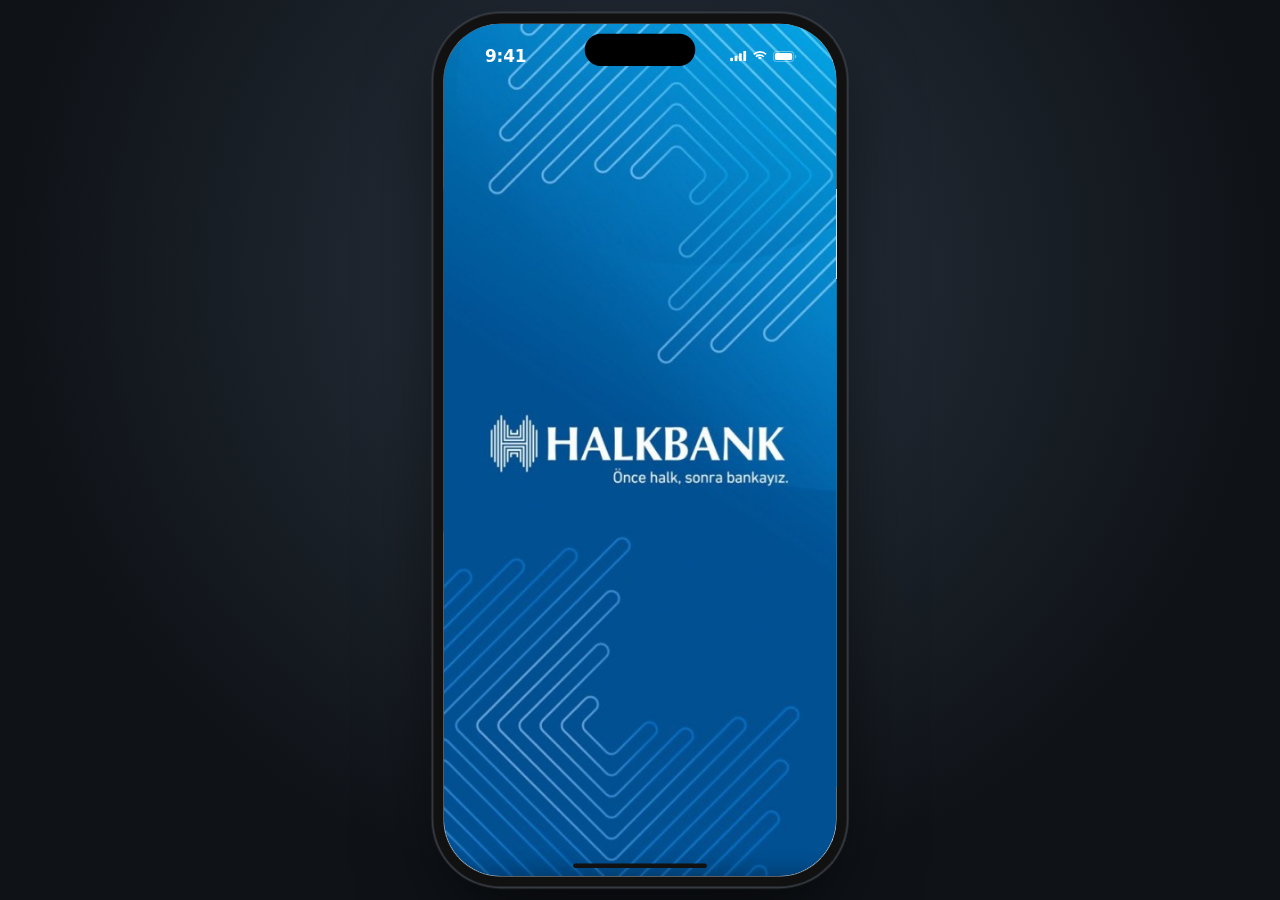
==== commit e5240c48: "Tüm Hesaplar menüsü (iki uygulama), İşlemler Halkbank hesap detayı/hareketleri düzeninde, dekont ve " ====
--- a/index.html
+++ b/index.html
@@ -45,7 +45,7 @@
     <symbol id="i-bksp" viewBox="0 0 26 20"><path d="M8 1h15a2 2 0 0 1 2 2v14a2 2 0 0 1-2 2H8l-7-9z" fill="none" stroke="currentColor" stroke-width="1.6" stroke-linejoin="round"/><path d="m12 6 8 8M20 6l-8 8" stroke="currentColor" stroke-width="1.6" stroke-linecap="round"/></symbol>
     <symbol id="i-up" viewBox="0 0 22 12"><path d="m1 11 10-10 10 10" fill="none" stroke="currentColor" stroke-width="2" stroke-linecap="round" stroke-linejoin="round"/></symbol>
     <!-- Tab bar -->
-    <symbol id="t-home" viewBox="-0.4 0 23 24"><mask id="m-home" maskUnits="userSpaceOnUse" x="-2" y="-2" width="27" height="28"><rect x="-2" y="-2" width="27" height="28" fill="#fff"/><rect x="3.4" y="19.2" width="15.8" height="9" rx="3.2" fill="#000"/></mask><path d="M9.6 1.4a3 3 0 0 1 3.8 0l7.9 6.5a3 3 0 0 1 1.1 2.3v11.3a2.5 2.5 0 0 1-2.5 2.5H2.1A2.5 2.5 0 0 1-.4 21.5V10.2a3 3 0 0 1 1.1-2.3z" fill="currentColor" mask="url(#m-home)"/><rect x="4.9" y="16.4" width="12.8" height="6" rx="3" fill="currentColor"/><rect x="6.6" y="18.7" width="9.4" height="2.4" rx="1.2" fill="#fff"/></symbol>
+    <symbol id="t-home" viewBox="0 0 24 24"><mask id="m-home" maskUnits="userSpaceOnUse" x="0" y="0" width="24" height="26"><rect width="24" height="26" fill="#fff"/><rect x="5.7" y="16.2" width="12.6" height="10" rx="3.8" fill="#000"/></mask><path d="M10.3 2.9a2.9 2.9 0 0 1 3.4 0l6.8 4.8a3 3 0 0 1 1.3 2.5V20a2.5 2.5 0 0 1-2.5 2.5H4.7A2.5 2.5 0 0 1 2.2 20v-9.8a3 3 0 0 1 1.3-2.5z" fill="currentColor" mask="url(#m-home)"/><rect x="8.1" y="18.4" width="7.8" height="2.5" rx="1.25" fill="currentColor"/></symbol>
     <symbol id="t-wallet" viewBox="0 0 24 24"><path d="M3.5 6.5 16.5 1.5c1-.4 2 .4 2 1.4V6" fill="none" stroke="currentColor" stroke-width="2"/><rect x="1" y="5.5" width="22" height="17.5" rx="3.6" fill="currentColor"/><circle cx="18.2" cy="14.3" r="1.6" fill="#fff"/></symbol>
     <symbol id="t-apply" viewBox="0 0 24 24"><mask id="m-apply" maskUnits="userSpaceOnUse" x="-2" y="-2" width="28" height="28"><rect x="-2" y="-2" width="28" height="28" fill="#fff"/><path d="M15.4 7.8V4.2a3.6 3.6 0 0 1 3.6-3.6a3.6 3.6 0 0 1 3.6 3.6a3.6 3.6 0 0 1-3.6 3.6z" fill="#000" stroke="#000" stroke-width="2.6" stroke-linejoin="round"/></mask><circle cx="11" cy="13" r="10.8" fill="currentColor" mask="url(#m-apply)"/><path d="M15.4 7.8V4.2a3.6 3.6 0 0 1 3.6-3.6a3.6 3.6 0 0 1 3.6 3.6a3.6 3.6 0 0 1-3.6 3.6z" fill="currentColor"/><path d="M11 8.5v9M6.5 13h9" stroke="#fff" stroke-width="2.5" stroke-linecap="round"/></symbol>
     <symbol id="t-pie" viewBox="0 0 24 24"><path d="M10.6 2.4v11h11A10.8 10.8 0 1 1 10.6 2.4z" fill="currentColor"/><path d="M13.4.2a10.6 10.6 0 0 1 10.4 10.6H13.4z" fill="currentColor"/></symbol>
@@ -59,6 +59,28 @@
     <symbol id="c-usd" viewBox="0 0 24 24"><circle cx="12" cy="12" r="10" fill="none" stroke="currentColor" stroke-width="1.9"/><path d="M15 9.2c-.4-1.3-1.6-2-3.1-2-1.8 0-3 .9-3 2.3 0 3.2 6.3 1.6 6.3 4.9 0 1.5-1.3 2.4-3.3 2.4-1.7 0-3-.8-3.3-2.3M12 5.2v2M12 16.8v2" fill="none" stroke="currentColor" stroke-width="2" stroke-linecap="round"/></symbol>
     <symbol id="c-usdc" viewBox="0 0 24 24"><g fill="none" stroke="currentColor" stroke-width="2" stroke-linecap="round"><path d="M8.6 3.2a9.5 9.5 0 0 0 0 17.6M15.4 3.2a9.5 9.5 0 0 1 0 17.6"/><path d="M14.9 9.4c-.3-1.3-1.4-2-2.9-2-1.7 0-2.9.9-2.9 2.2 0 3 6 1.5 6 4.8 0 1.4-1.3 2.3-3.1 2.3-1.7 0-2.9-.8-3.1-2.2M12 5.4v2M12 16.7v1.9"/></g></symbol>
     <symbol id="c-uni" viewBox="0 0 24 24"><path d="M5.5 21.5c-.3-3.5.6-6.5 2.8-8.6-1.4-1-2.4-2.7-2.2-4.9 1.6.6 2.9 1.6 3.7 2.7l1.2-1.4L9.6 4.6l3.4 3.8 4-5.4-1.5 6.4c2.3 1.2 3.9 3.3 4.1 5.9.1 1-.7 1.5-1.5 1.1l-2.2-1.1c-.9 1.9-.9 4.3.1 6.2z" fill="none" stroke="currentColor" stroke-width="1.7" stroke-linejoin="round"/><circle cx="14.4" cy="11.8" r="1" fill="currentColor"/></symbol>
+    <symbol id="c-usdt" viewBox="0 0 24 24"><g fill="none" stroke="currentColor" stroke-linecap="round"><path d="M5 5h14M12 5v15" stroke-width="2.6"/><ellipse cx="12" cy="10.8" rx="7.5" ry="2.4" stroke-width="1.8"/></g></symbol>
+    <symbol id="c-ada" viewBox="0 0 24 24"><g fill="currentColor"><circle cx="12" cy="6.5" r="1.7"/><circle cx="12" cy="17.5" r="1.7"/><circle cx="7.2" cy="9.2" r="1.7"/><circle cx="16.8" cy="9.2" r="1.7"/><circle cx="7.2" cy="14.8" r="1.7"/><circle cx="16.8" cy="14.8" r="1.7"/><circle cx="12" cy="2.3" r="1"/><circle cx="12" cy="21.7" r="1"/><circle cx="3.6" cy="7.2" r="1"/><circle cx="20.4" cy="7.2" r="1"/><circle cx="3.6" cy="16.8" r="1"/><circle cx="20.4" cy="16.8" r="1"/><circle cx="12" cy="12" r="1.2"/></g></symbol>
+    <symbol id="c-doge" viewBox="0 0 24 24"><g fill="none" stroke="currentColor" stroke-width="2.4" stroke-linecap="round" stroke-linejoin="round"><path d="M8.5 4.5h3.7a7.5 7.5 0 0 1 0 15H8.5z"/><path d="M5 12h8"/></g></symbol>
+    <symbol id="c-ltc" viewBox="0 0 24 24"><g fill="none" stroke="currentColor" stroke-width="2.6" stroke-linecap="round" stroke-linejoin="round"><path d="M11 3.5 8 19.5h10"/><path d="M5.5 14l9-3.6"/></g></symbol>
+    <symbol id="c-ondo" viewBox="0 0 24 24"><g fill="none" stroke="currentColor" stroke-width="1.9"><circle cx="12" cy="12" r="9.5"/><path d="M12 5.5a6.5 6.5 0 1 0 6.5 6.5"/><path d="M12 9a3 3 0 1 0 3 3"/></g></symbol>
+    <symbol id="c-avax" viewBox="0 0 24 24"><g fill="currentColor"><path d="M10.6 3.8c.6-1 1.9-1 2.5 0l1.6 2.8-6.4 12.9H3.9c-1.1 0-1.8-1.2-1.2-2.2z"/><path d="M16.6 10.4c.6-1 1.9-1 2.5 0l2.7 4.6c.6 1-.1 2.2-1.2 2.2H15c-1.1 0-1.8-1.2-1.2-2.2z" transform="translate(0 2.3)"/></g></symbol>
+    <symbol id="c-grt" viewBox="0 0 24 24"><g fill="none" stroke="currentColor" stroke-width="2.4" stroke-linecap="round"><circle cx="13" cy="9.5" r="5.8"/><path d="M8.2 16.6 4.5 20.5"/></g><circle cx="19.5" cy="3.8" r="1.5" fill="currentColor"/></symbol>
+    <symbol id="c-aave" viewBox="0 0 24 24"><g fill="none" stroke="currentColor" stroke-width="2.4" stroke-linecap="round" stroke-linejoin="round"><path d="M4.5 20 12 4l7.5 16"/><path d="M7.6 14.2h8.8"/></g></symbol>
+    <symbol id="c-ena" viewBox="0 0 24 24"><g fill="none" stroke="currentColor" stroke-width="2.3" stroke-linecap="round" stroke-linejoin="round"><path d="M18 5.5H6.5l6 6.5-6 6.5H18"/></g></symbol>
+    <symbol id="c-ldo" viewBox="0 0 24 24"><g fill="none" stroke="currentColor" stroke-width="2" stroke-linejoin="round"><path d="M12 2.8 6.6 11a6.4 6.4 0 1 0 10.8 0z"/><path d="M12 2.8v11l4.6-2.6"/></g></symbol>
+    <symbol id="c-dot" viewBox="0 0 24 24"><g fill="currentColor"><ellipse cx="12" cy="3.6" rx="3.8" ry="2.4"/><ellipse cx="12" cy="20.4" rx="3.8" ry="2.4"/><ellipse cx="4.7" cy="7.8" rx="3.8" ry="2.4" transform="rotate(60 4.7 7.8)"/><ellipse cx="19.3" cy="16.2" rx="3.8" ry="2.4" transform="rotate(60 19.3 16.2)"/><ellipse cx="19.3" cy="7.8" rx="3.8" ry="2.4" transform="rotate(-60 19.3 7.8)"/><ellipse cx="4.7" cy="16.2" rx="3.8" ry="2.4" transform="rotate(-60 4.7 16.2)"/></g></symbol>
+    <symbol id="c-link" viewBox="0 0 24 24"><path d="M12 3l7.8 4.5v9L12 21l-7.8-4.5v-9z" fill="none" stroke="currentColor" stroke-width="2.8" stroke-linejoin="round"/></symbol>
+    <symbol id="c-pendle" viewBox="0 0 24 24"><g fill="none" stroke="currentColor" stroke-width="2"><circle cx="12.5" cy="12" r="8.5"/><path d="M10 3.6v12.5" stroke-linecap="round"/></g><circle cx="10" cy="17.2" r="3" fill="currentColor"/></symbol>
+    <symbol id="c-chz" viewBox="0 0 24 24"><path d="M11.2 2.5c.8 1.9.5 3.6-.4 5.2 4.2.2 6.9 3.8 6.3 8.2-.6 4.1-4.1 6.6-8.6 6.6 2.3-2 4-4.6 4-7.7 0-3-1.6-5-1.6-7.6 0-1.7.1-3.2.3-4.7z" fill="currentColor"/></symbol>
+    <symbol id="c-sand" viewBox="0 0 24 24"><rect x="3" y="3" width="18" height="18" rx="5" fill="none" stroke="currentColor" stroke-width="1.9"/><path d="M15.4 8.8c-.5-1-1.7-1.7-3.3-1.7-1.9 0-3.2 1-3.2 2.3 0 3.3 6.5 1.6 6.5 5 0 1.4-1.4 2.4-3.4 2.4-1.6 0-2.9-.7-3.4-1.9" fill="none" stroke="currentColor" stroke-width="2.4" stroke-linecap="round"/></symbol>
+    <symbol id="c-mana" viewBox="0 0 24 24"><g fill="currentColor"><path d="M2.5 19.5 9.5 8l7 11.5z"/><path d="M13.5 19.5l4.2-6.5 4.2 6.5z" opacity=".65"/><circle cx="17" cy="6" r="2.7"/></g></symbol>
+    <symbol id="c-pol" viewBox="0 0 24 24"><g fill="none" stroke="currentColor" stroke-width="2.3" stroke-linecap="round" stroke-linejoin="round"><path d="M13.8 13V7.4l4.1-2.4 4.1 2.4v4.8l-4.1 2.4-2.2-1.3"/><path d="M10.2 11v5.6l-4.1 2.4L2 16.6v-4.8l4.1-2.4 2.2 1.3"/><path d="M10.2 11l3.6-2.1M10.2 15.1l3.6-2.1"/></g></symbol>
+    <symbol id="c-zro" viewBox="0 0 24 24"><g fill="none" stroke="currentColor" stroke-width="2.4" stroke-linecap="round"><rect x="5.5" y="2.8" width="13" height="18.4" rx="6.5"/><path d="M12 7.5v9"/></g></symbol>
+    <symbol id="c-virtual" viewBox="0 0 24 24"><g fill="none" stroke="currentColor" stroke-width="2.4" stroke-linecap="round" stroke-linejoin="round"><path d="M4.5 6l7.5 14 7.5-14"/></g><circle cx="12" cy="7.5" r="2.3" fill="currentColor"/></symbol>
+    <symbol id="c-inj" viewBox="0 0 24 24"><g fill="none" stroke="currentColor" stroke-width="2.1" stroke-linecap="round" stroke-linejoin="round"><path d="M8.7 20.3C3.8 17.4 3.6 8.4 9 5.3c2.4-1.3 4.3.7 2.7 2.6L7.9 12.6"/><path d="M15.3 3.7c4.9 2.9 5.1 11.9-.3 15-2.4 1.3-4.3-.7-2.7-2.6l3.8-4.7"/></g></symbol>
+    <symbol id="c-ens" viewBox="0 0 24 24"><g fill="currentColor"><path d="M11.2 1.8 4.6 11.4c-.4.6-.2 1.3.3 1.7l6.3 4.4z"/><path d="M12.8 22.2l6.6-9.6c.4-.6.2-1.3-.3-1.7l-6.3-4.4z" opacity=".6"/></g></symbol>
+    <symbol id="c-qnt" viewBox="0 0 24 24"><g fill="none" stroke="currentColor" stroke-width="2" stroke-linecap="round" stroke-linejoin="round"><circle cx="12" cy="12" r="9.3"/><path d="M6.5 12h11"/><path d="M12 12l3-4.8M12 12l3 4.8"/></g></symbol>
     <!-- Durum çubuğu (masaüstü önizleme) -->
     <symbol id="s-bars" viewBox="0 0 20 13"><g fill="currentColor"><rect y="8.5" width="3.4" height="4.5" rx="1"/><rect x="5.3" y="6" width="3.4" height="7" rx="1"/><rect x="10.6" y="3.2" width="3.4" height="9.8" rx="1"/><rect x="15.9" width="3.4" height="13" rx="1"/></g></symbol>
     <symbol id="s-wifi" viewBox="0 0 18 13"><path d="M9 2.4c2.6 0 5 1 6.8 2.7l1.4-1.4A11.6 11.6 0 0 0 9 .4 11.6 11.6 0 0 0 .8 3.7l1.4 1.4A9.7 9.7 0 0 1 9 2.4zm0 4c1.5 0 2.9.6 4 1.6l1.4-1.4A7.7 7.7 0 0 0 9 4.4c-2 0-3.9.8-5.4 2.2L5 8c1.1-1 2.5-1.6 4-1.6zm0 4.1-2.6-1.6a3.7 3.7 0 0 1 5.2 0z" fill="currentColor"/></symbol>
@@ -89,24 +111,7 @@
     <div class="scroll home-scroll" id="home-scroll">
       <div class="home-content" id="home-content">
 
-      <div class="card acct-card bal">
-        <div class="acct-head">
-          <span class="star"><svg width="10" height="10"><use href="#i-star"/></svg></span>
-          <span class="name">Vadesiz TL Hesabı</span>
-          <button class="eye-btn press" data-eye><svg width="17" height="13"><use href="#i-eye"/></svg></button>
-          <span class="pill-orange" style="margin-left:14px">Tümü</span>
-        </div>
-        <div class="acct-no">1658 - 01106845</div>
-        <div class="lbl" style="margin-top:20px">Kullanılabilir Bakiye</div>
-        <div class="amt-big amt" data-k="vadesiz-big"></div>
-        <div class="kredili"><span class="lbl">Kullanılabilir Kredili Bakiye</span><b class="money-sm amt" data-k="kredili"></b></div>
-        <div class="quick">
-          <button class="press" data-soon><span class="qi" style="color:#0576b8"><svg width="21" height="19"><use href="#i-transfer"/></svg></span>Para<br>Transferi</button>
-          <button class="press" data-soon><span class="qi" style="color:#0079b6"><svg width="17" height="20"><use href="#i-atm"/></svg></span>ATM’den<br>Para Çek</button>
-          <button class="press" data-soon><span class="qi" style="color:#0576b8"><svg width="19" height="19"><use href="#i-share"/></svg></span>IBAN<br>Paylaş</button>
-          <button class="press" data-soon><span class="qi" style="color:#f0700d"><svg width="24" height="24"><use href="#i-grid"/></svg></span>Tüm<br>İşlemler</button>
-        </div>
-      </div>
+      <div class="card acct-card bal" id="home-acct"></div>
 
       <div class="card moves">
         <div class="moves-head"><b>HESAP HAREKETLERİ</b><button class="see-all press" data-soon>Tümünü Gör <svg width="6" height="10"><use href="#i-chev-right"/></svg></button></div>
@@ -334,6 +339,11 @@
     <div id="acc-opts"></div>
   </div>
 
+  <div class="sheet acs-sheet" id="allacc-sheet" role="dialog" aria-label="Tüm Hesaplar">
+    <div class="acs-head"><h3>Tüm Hesaplar</h3><button class="press" data-sheetclose aria-label="Kapat"><svg width="22" height="22" viewBox="0 0 18 18"><path d="m3 3 12 12M15 3 3 15" stroke="currentColor" stroke-width="2" stroke-linecap="round"/></svg></button></div>
+    <div id="allacc-list"></div>
+  </div>
+
   <!-- Halk Kripto'ya yönlendirme (Al/Sat) -->
   <div class="redir-bg" id="redir-bg"></div>
   <div class="redir" id="redir" role="dialog" aria-label="Halk Kripto'ya yönlendirme">
--- a/styles.css
+++ b/styles.css
@@ -547,3 +547,36 @@
 .switch-launch .k-brand { font-size: 34px; font-weight: 900; letter-spacing: .3px; margin-top: 10px; }
 .switch-launch .k-tag { font-size: 15px; font-weight: 700; opacity: .85; margin-top: 6px; }
 #kripto-frame { position: absolute; inset: 0; width: 100%; height: 100%; border: 0; background: transparent; }
+
+/* Kripto Varlıklarım: satır altı Al / Sat (Halk Kripto'yu ilgili ekranda açar) */
+#asset-list .asset-row { border-bottom: 0; padding-bottom: 10px; }
+.row-trade { display: flex; gap: 10px; padding: 0 0 15px 60px; border-bottom: 1px solid var(--line); }
+.row-trade:last-child { border-bottom: 0; }
+.row-trade button { flex: 1; height: 36px; border-radius: 8px; font-size: 15px; font-weight: 800; border: 1.5px solid var(--blue); color: var(--blue); background: #fff; }
+.row-trade button + button { border-color: var(--orange); color: var(--orange); }
+
+/* ---------- Tüm Hesaplar (Halkbank "Tümü" menüsü; iki uygulamada ortak) ---------- */
+.sheet.acs-sheet { background: var(--bg-home); max-height: 90%; overflow-y: auto; padding-top: 12px; }
+.acs-head { display: flex; align-items: center; justify-content: space-between; margin: 4px 0 2px; }
+.acs-head h3 { font-size: 19px; font-weight: 800; color: var(--ink); }
+.acs-head button { width: 40px; height: 40px; margin-right: -8px; display: flex; align-items: center; justify-content: center; color: var(--ink); }
+.acs-sec { color: var(--blue); font-size: 15px; font-weight: 700; letter-spacing: .3px; margin: 20px 0 12px; }
+.acs-card { display: grid; grid-template-columns: 34px 1fr; width: 100%; text-align: left; background: var(--card); border-radius: 8px; box-shadow: 0 0 13px 2px rgba(0,0,0,.05); padding: 18px 18px 16px 16px; margin-top: 12px; }
+.acs-sec + .acs-card { margin-top: 0; }
+.acs-card > .radio { grid-row: 1 / 3; align-self: start; margin-top: 12px; }
+.acs-card.on > .radio { border-color: var(--blue); background: var(--blue); }
+.acs-card.on > .radio::after { content: ''; position: absolute; left: 6px; top: 2.5px; width: 5px; height: 10px; border: solid #fff; border-width: 0 2.4px 2.4px 0; transform: rotate(45deg); background: none; border-radius: 0; inset: auto; }
+.acs-title { display: flex; align-items: center; gap: 8px; min-width: 0; }
+.acs-title b { font-size: 17px; font-weight: 800; color: var(--ink); white-space: nowrap; overflow: hidden; text-overflow: ellipsis; }
+.acs-title .star { width: 18px; height: 18px; flex: none; }
+.acs-title .coin-ic { width: 24px; height: 24px; border-radius: 50%; flex: none; }
+.acs-title .coin-ic svg { width: 14px; height: 14px; }
+.acs-title .coin-badge { flex: none; }
+.acs-title em { margin-left: auto; font-style: normal; font-size: 13px; color: var(--gray); font-weight: 700; white-space: nowrap; }
+.acs-no { font-size: 14px; color: var(--ink-3); margin-top: 4px; }
+.acs-cols { grid-column: 1 / 3; display: flex; gap: 14px; margin-top: 16px; }
+.acs-cols > div { flex: 1; min-width: 0; }
+.acs-cols span { display: block; font-size: 13px; color: var(--gray); }
+.acs-cols b { display: block; font-size: 22px; font-weight: 800; color: var(--ink); margin-top: 4px; white-space: nowrap; overflow: hidden; text-overflow: ellipsis; letter-spacing: .3px; }
+.acs-cols b small { font-size: 14px; }
+.acs-cols b.up { color: var(--green); } .acs-cols b.down { color: var(--red); }
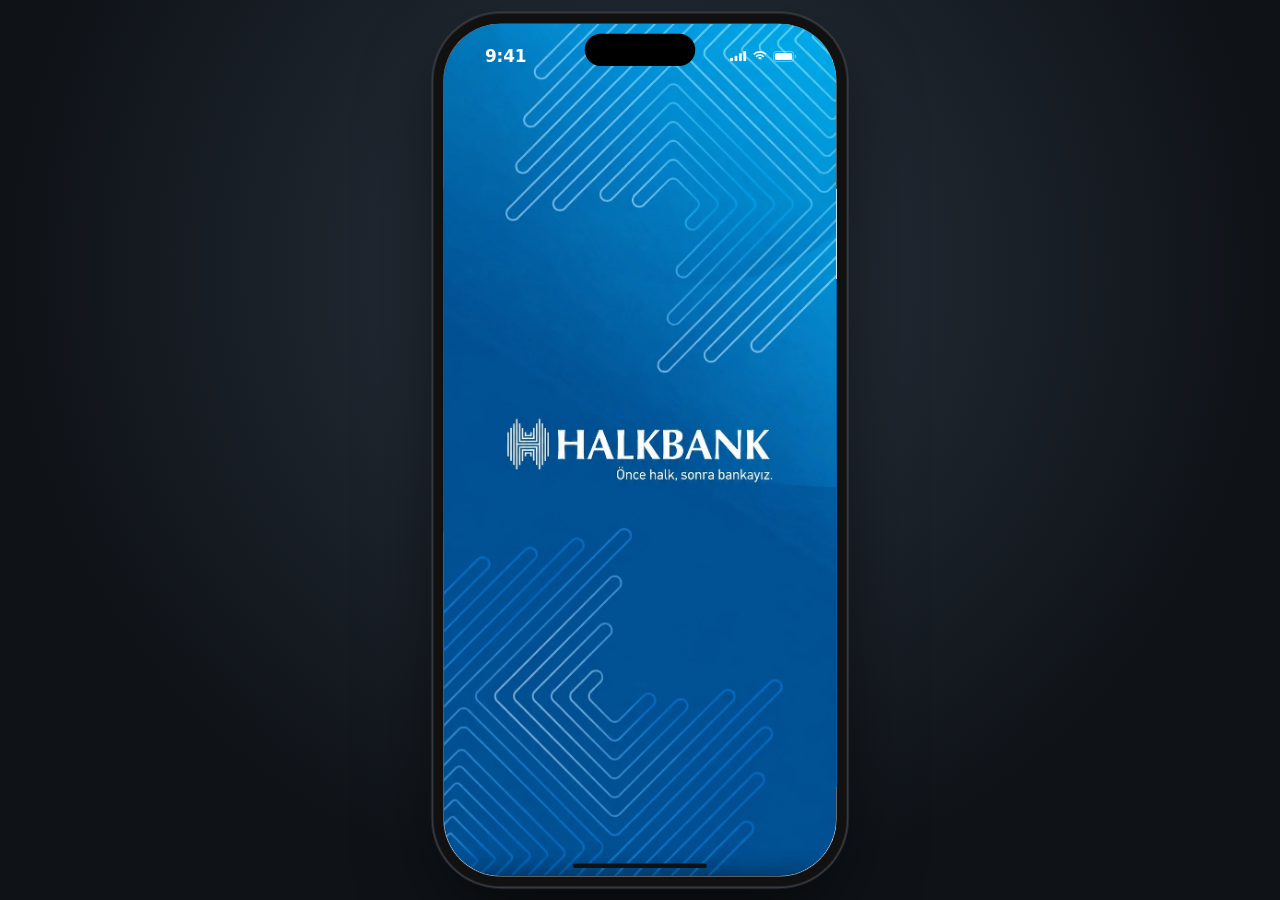
==== commit ab7d81f6: "Halkbank giriş ekranı (çıkışta); Halk Kripto giriş yapılmamış ana sayfa ve parola paneli Co-Authored" ====
--- a/index.html
+++ b/index.html
@@ -96,10 +96,27 @@
   <section class="screen" id="splash"></section>
 
   <!-- ===================== ANA SAYFA ===================== -->
+  <!-- ===================== GİRİŞ (Halkbank giriş ekranı; çıkış yapınca gelir) ===================== -->
+  <section class="screen lg-screen" id="login">
+    <img class="lg-bg" src="img/giris.jpg" alt="">
+    <button class="lg-hot press" data-soon style="left:337.1px;top:68.6px;width:32.8px;height:32.8px" aria-label="Bildirimler"></button>
+    <button class="lg-hot press" data-soon style="left:381.8px;top:70.1px;width:43.3px;height:29.8px" aria-label="English"></button>
+    <button class="lg-hot press" data-soon style="left:246.1px;top:268.5px;width:104.4px;height:29.8px" aria-label="Kurumsal"></button>
+    <span class="lg-av" style="left:27.6px;top:348.3px;width:79.8px;height:79.8px"></span>
+    <b class="lg-name" style="left:121.6px;top:377.4px">Deniz Yılmaz</b>
+    <label class="lg-field" style="left:27.6px;top:446.7px;width:384.8px;height:61.2px"><input id="lg-pass" type="password" inputmode="numeric" pattern="[0-9]*" maxlength="6" autocomplete="off" placeholder="Dijital Parola"><span class="lg-load" id="lg-load">Giriş yapılıyor…</span></label>
+    <button class="lg-hot press" data-soon style="left:286.4px;top:535.5px;width:128.3px;height:31.3px" aria-label="Dijital Parola Al"></button>
+    <button class="lg-hot lg-round press" data-soon style="left:180.5px;top:754.7px;width:80.5px;height:80.5px" aria-label="Karekod İşlemleri"></button>
+    <button class="lg-hot press" data-soon style="left:13.4px;top:827.8px;width:74.6px;height:67.1px" aria-label="FAST İşlemleri"></button>
+    <button class="lg-hot press" data-soon style="left:101.4px;top:827.8px;width:68.6px;height:67.1px" aria-label="Mobil Onay"></button>
+    <button class="lg-hot press" data-soon style="left:268.5px;top:827.8px;width:68.6px;height:67.1px" aria-label="POS ile Öde"></button>
+    <button class="lg-hot press" data-soon style="left:350.5px;top:827.8px;width:74.6px;height:67.1px" aria-label="Diğer İşlemler"></button>
+  </section>
+
   <section class="screen" id="home">
     <div class="home-top">
       <div class="row1">
-        <div class="avatar"><i><svg width="11" height="11" viewBox="0 0 12 12"><circle cx="6" cy="6" r="2" fill="none" stroke="#0576b8" stroke-width="1.6"/><path d="M6 .8v1.6M6 9.6v1.6M.8 6h1.6M9.6 6h1.6M2.3 2.3l1.1 1.1M8.6 8.6l1.1 1.1M2.3 9.7l1.1-1.1M8.6 3.4l1.1-1.1" stroke="#0576b8" stroke-width="1.4" stroke-linecap="round"/></svg></i></div>
+        <button class="avatar press" data-hlogout aria-label="Profil"><i><svg width="11" height="11" viewBox="0 0 12 12"><circle cx="6" cy="6" r="2" fill="none" stroke="#0576b8" stroke-width="1.6"/><path d="M6 .8v1.6M6 9.6v1.6M.8 6h1.6M9.6 6h1.6M2.3 2.3l1.1 1.1M8.6 8.6l1.1 1.1M2.3 9.7l1.1-1.1M8.6 3.4l1.1-1.1" stroke="#0576b8" stroke-width="1.4" stroke-linecap="round"/></svg></i></button>
         <span class="bell"><svg width="24" height="24"><use href="#i-bell"/></svg></span>
         <span class="sp"></span>
         <button class="press" data-soon style="margin-right:21px"><svg width="22" height="24"><use href="#i-cal"/></svg></button>
@@ -344,6 +361,12 @@
     <div id="allacc-list"></div>
   </div>
 
+  <div class="sheet" id="hlogout-sheet" role="dialog" aria-label="Çıkış">
+    <div class="grab"></div>
+    <div class="hl-dlg"><span class="avatar"></span><h3>Deniz Yılmaz</h3><p>Uygulamadan çıkış yapmak istiyor musunuz?</p></div>
+    <div class="hl-btns"><button class="btn-secondary press" data-sheetclose>Vazgeç</button><button class="btn-primary press" data-hlogoutgo>Çıkış Yap</button></div>
+  </div>
+
   <!-- Halk Kripto'ya yönlendirme (Al/Sat) -->
   <div class="redir-bg" id="redir-bg"></div>
   <div class="redir" id="redir" role="dialog" aria-label="Halk Kripto'ya yönlendirme">
--- a/styles.css
+++ b/styles.css
@@ -216,7 +216,7 @@
 .btn-row { display: flex; align-items: center; justify-content: flex-start; gap: 16px; height: 47px; border-radius: 7px; padding: 0 20px 0 38px; background: var(--grad); color: #fff; font-size: 18px; font-weight: 800; width: 100%; }
 
 /* ---------- Açılış ---------- */
-#splash { background: #0275b6 url(img/acilis.jpg) center / cover no-repeat; z-index: 50; visibility: visible; }
+#splash { background: #0a5ea8 url(img/acilis.jpg) center / cover no-repeat; z-index: 50; visibility: visible; }
 #splash.gone { opacity: 0; pointer-events: none; }
 
 /* ---------- Ana Sayfa ---------- */
@@ -580,3 +580,27 @@
 .acs-cols b { display: block; font-size: 22px; font-weight: 800; color: var(--ink); margin-top: 4px; white-space: nowrap; overflow: hidden; text-overflow: ellipsis; letter-spacing: .3px; }
 .acs-cols b small { font-size: 14px; }
 .acs-cols b.up { color: var(--green); } .acs-cols b.down { color: var(--red); }
+
+/* ---------- Giriş ekranı (Halkbank) ---------- */
+.lg-screen { z-index: 48; background: #fff; visibility: visible; opacity: 0; pointer-events: none; transition: opacity .35s ease; }
+.lg-screen.active { opacity: 1; pointer-events: auto; }
+.lg-bg { position: absolute; left: 0; top: 0; width: 100%; height: auto; display: block; pointer-events: none; user-select: none; -webkit-user-select: none; }
+.lg-hot { position: absolute; border-radius: 12px; }
+.lg-round { border-radius: 50%; }
+.lg-av { position: absolute; border-radius: 50%; background: #fff url(img/avatar.jpg) center/cover; box-shadow: inset 0 0 0 3px #fff; }
+.lg-name { position: absolute; color: #fff; font-size: 19px; font-weight: 700; letter-spacing: .2px; line-height: 26px; text-shadow: 0 1px 6px rgba(0,0,0,.15); }
+.lg-field { position: absolute; display: flex; align-items: center; padding: 0 14px; border-radius: 9px; }
+.lg-field input { width: 100%; border: 0; outline: 0; background: none; color: #fff; font: 600 16px 'Nunito Sans', sans-serif; letter-spacing: .3px; -webkit-user-select: text; user-select: text; caret-color: #fff; }
+.lg-field input::placeholder { color: rgba(255,255,255,.95); font-weight: 600; }
+.lg-field input[type="password"]:not(:placeholder-shown) { letter-spacing: 6px; font-size: 20px; }
+.lg-field:focus-within { background: rgba(255,255,255,.08); box-shadow: 0 0 0 1.5px rgba(255,255,255,.9); }
+.lg-load { position: absolute; right: 14px; color: #fff; font-size: 14px; font-weight: 700; opacity: 0; transition: opacity .2s; }
+.lg-field.busy .lg-load { opacity: 1; }
+.home-top .row1 button.avatar { border: 0; padding: 0; }
+.hl-dlg { text-align: center; }
+.hl-dlg .avatar { display: block; margin: 4px auto 0; width: 64px; height: 64px; }
+.hl-dlg h3 { margin-top: 10px; }
+.hl-dlg p { font-size: 15px; color: var(--ink-3); margin: 6px 0 0; }
+.hl-btns { display: flex; gap: 12px; margin-top: 22px; }
+.hl-btns > * { flex: 1; height: 50px; border-radius: 10px; font-size: 17px; }
+#login.lg-screen, #login.lg-screen.active { z-index: 48; }
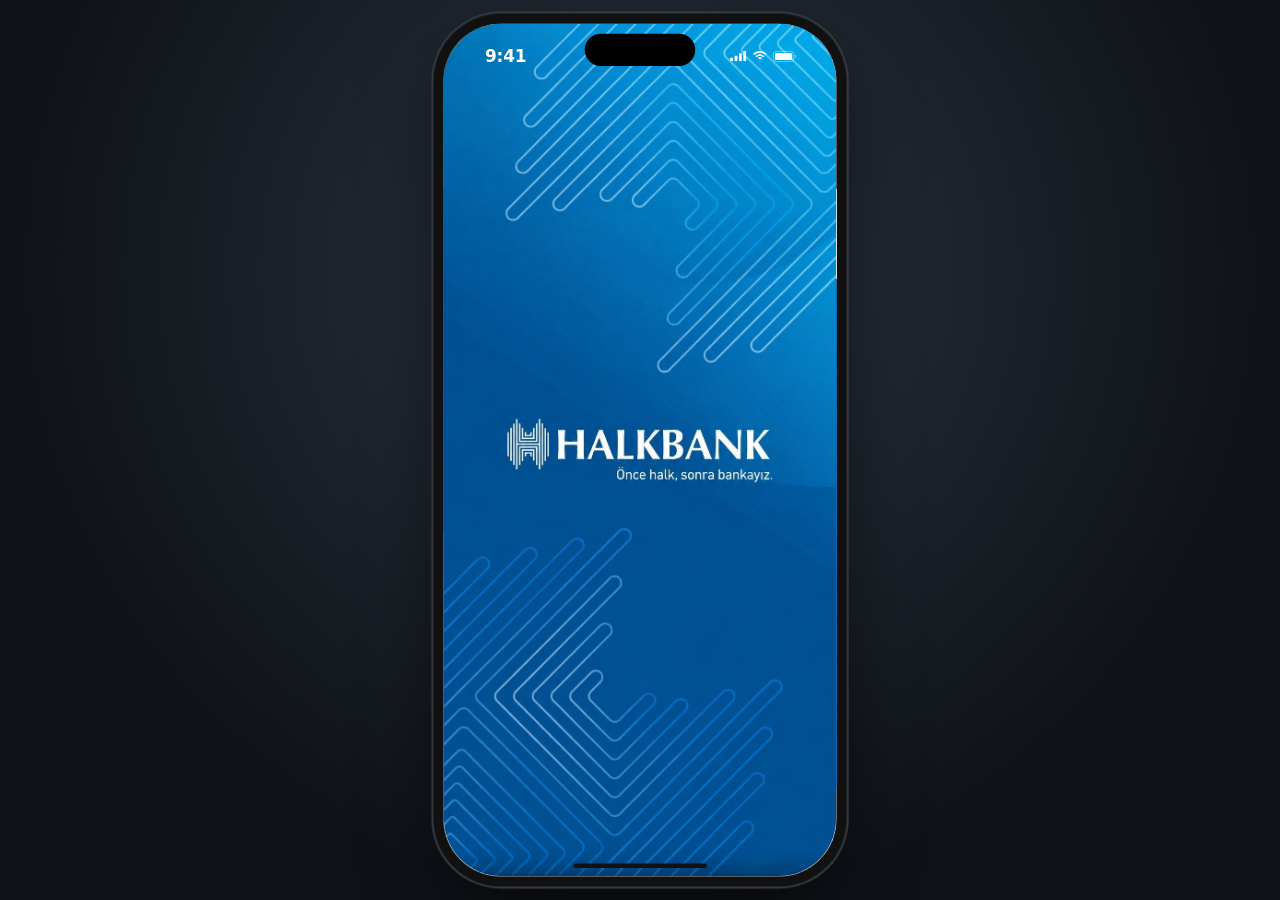
==== commit bbfc9ba5: "Halk Kripto'da kripto detay ekranı (Halkbank ile ortak coin.js); tüm listelerden açılır Co-Authored-" ====
--- a/index.html
+++ b/index.html
@@ -391,6 +391,7 @@
 </div>
 
 <script src="common.js"></script>
+<script src="coin.js"></script>
 <script src="app.js"></script>
 </body>
 </html>
--- a/styles.css
+++ b/styles.css
@@ -565,7 +565,7 @@
 .acs-sec + .acs-card { margin-top: 0; }
 .acs-card > .radio { grid-row: 1 / 3; align-self: start; margin-top: 12px; }
 .acs-card.on > .radio { border-color: var(--blue); background: var(--blue); }
-.acs-card.on > .radio::after { content: ''; position: absolute; left: 6px; top: 2.5px; width: 5px; height: 10px; border: solid #fff; border-width: 0 2.4px 2.4px 0; transform: rotate(45deg); background: none; border-radius: 0; inset: auto; }
+.acs-card.on > .radio::after { content: ''; position: absolute; inset: auto; left: 50%; top: 45%; width: 5px; height: 10px; border: solid #fff; border-width: 0 2.4px 2.4px 0; background: none; border-radius: 0; transform: translate(-50%, -50%) rotate(45deg); }
 .acs-title { display: flex; align-items: center; gap: 8px; min-width: 0; }
 .acs-title b { font-size: 17px; font-weight: 800; color: var(--ink); white-space: nowrap; overflow: hidden; text-overflow: ellipsis; }
 .acs-title .star { width: 18px; height: 18px; flex: none; }
